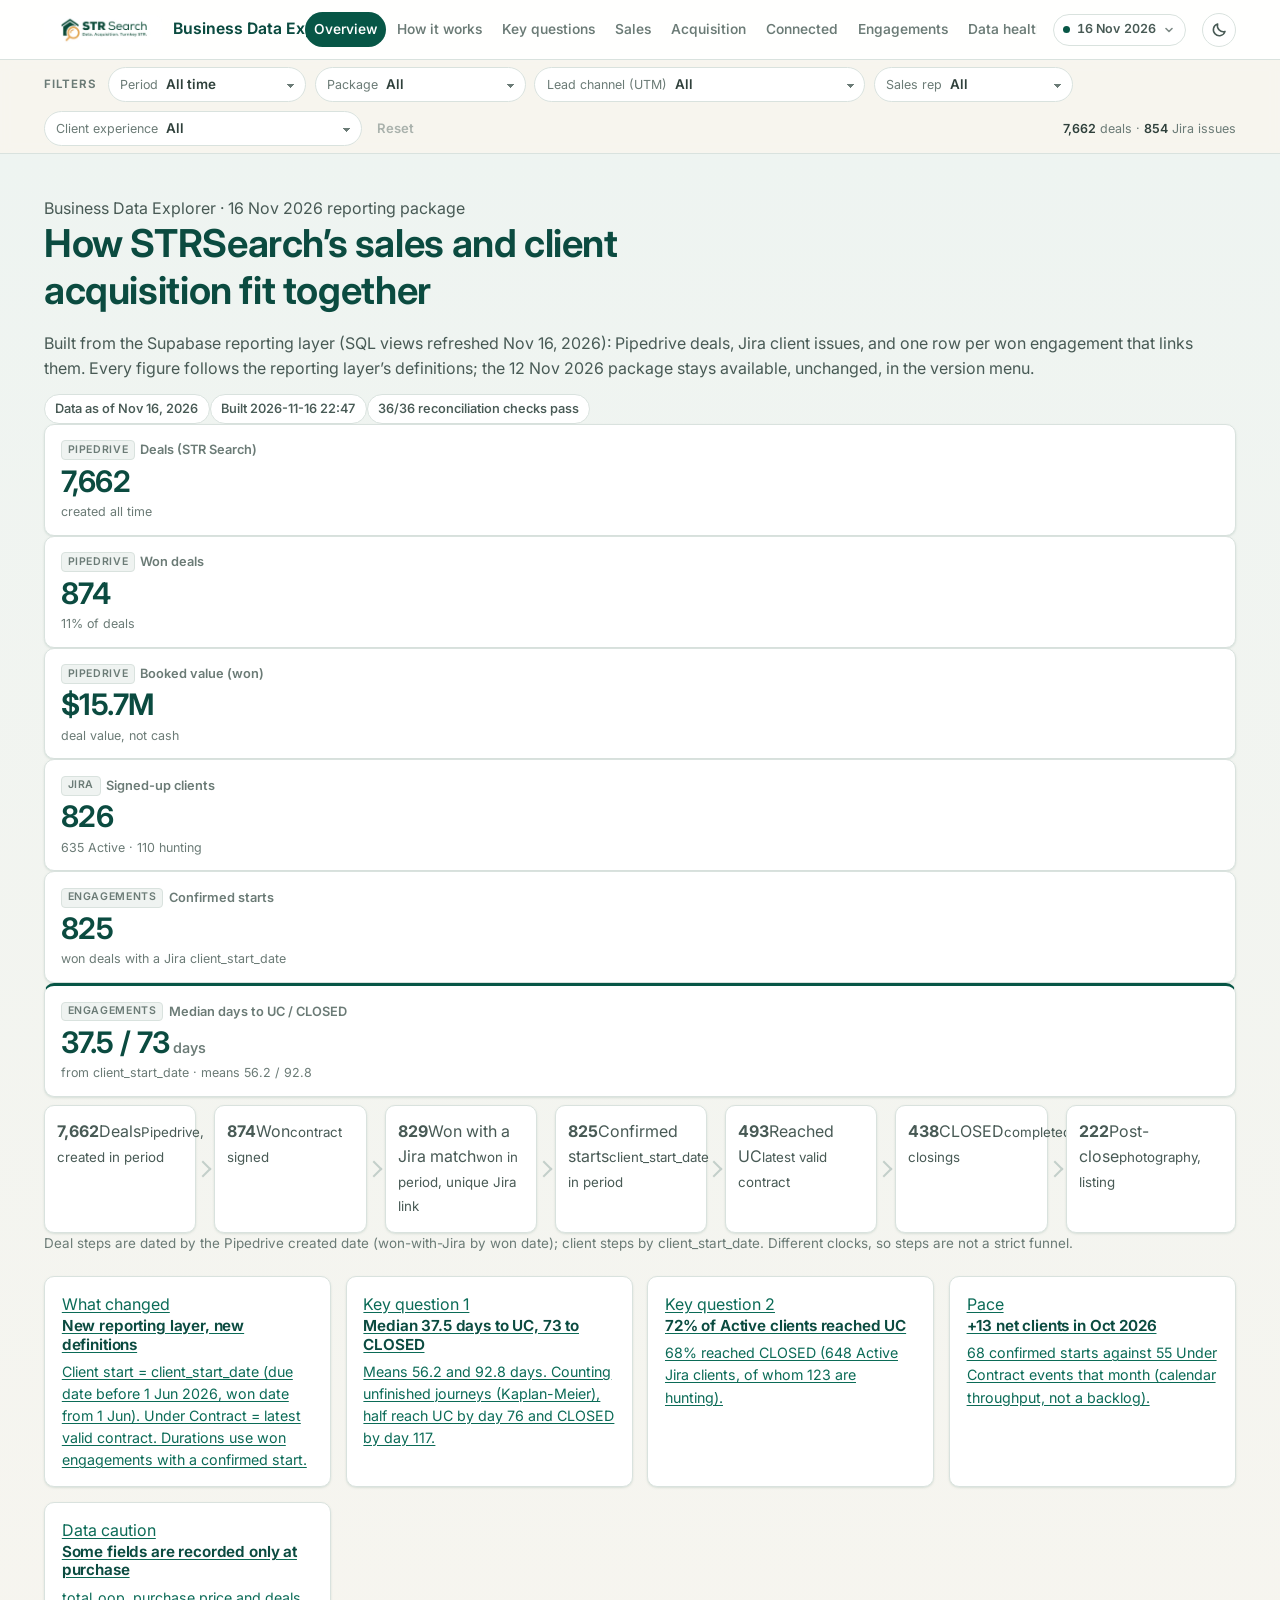
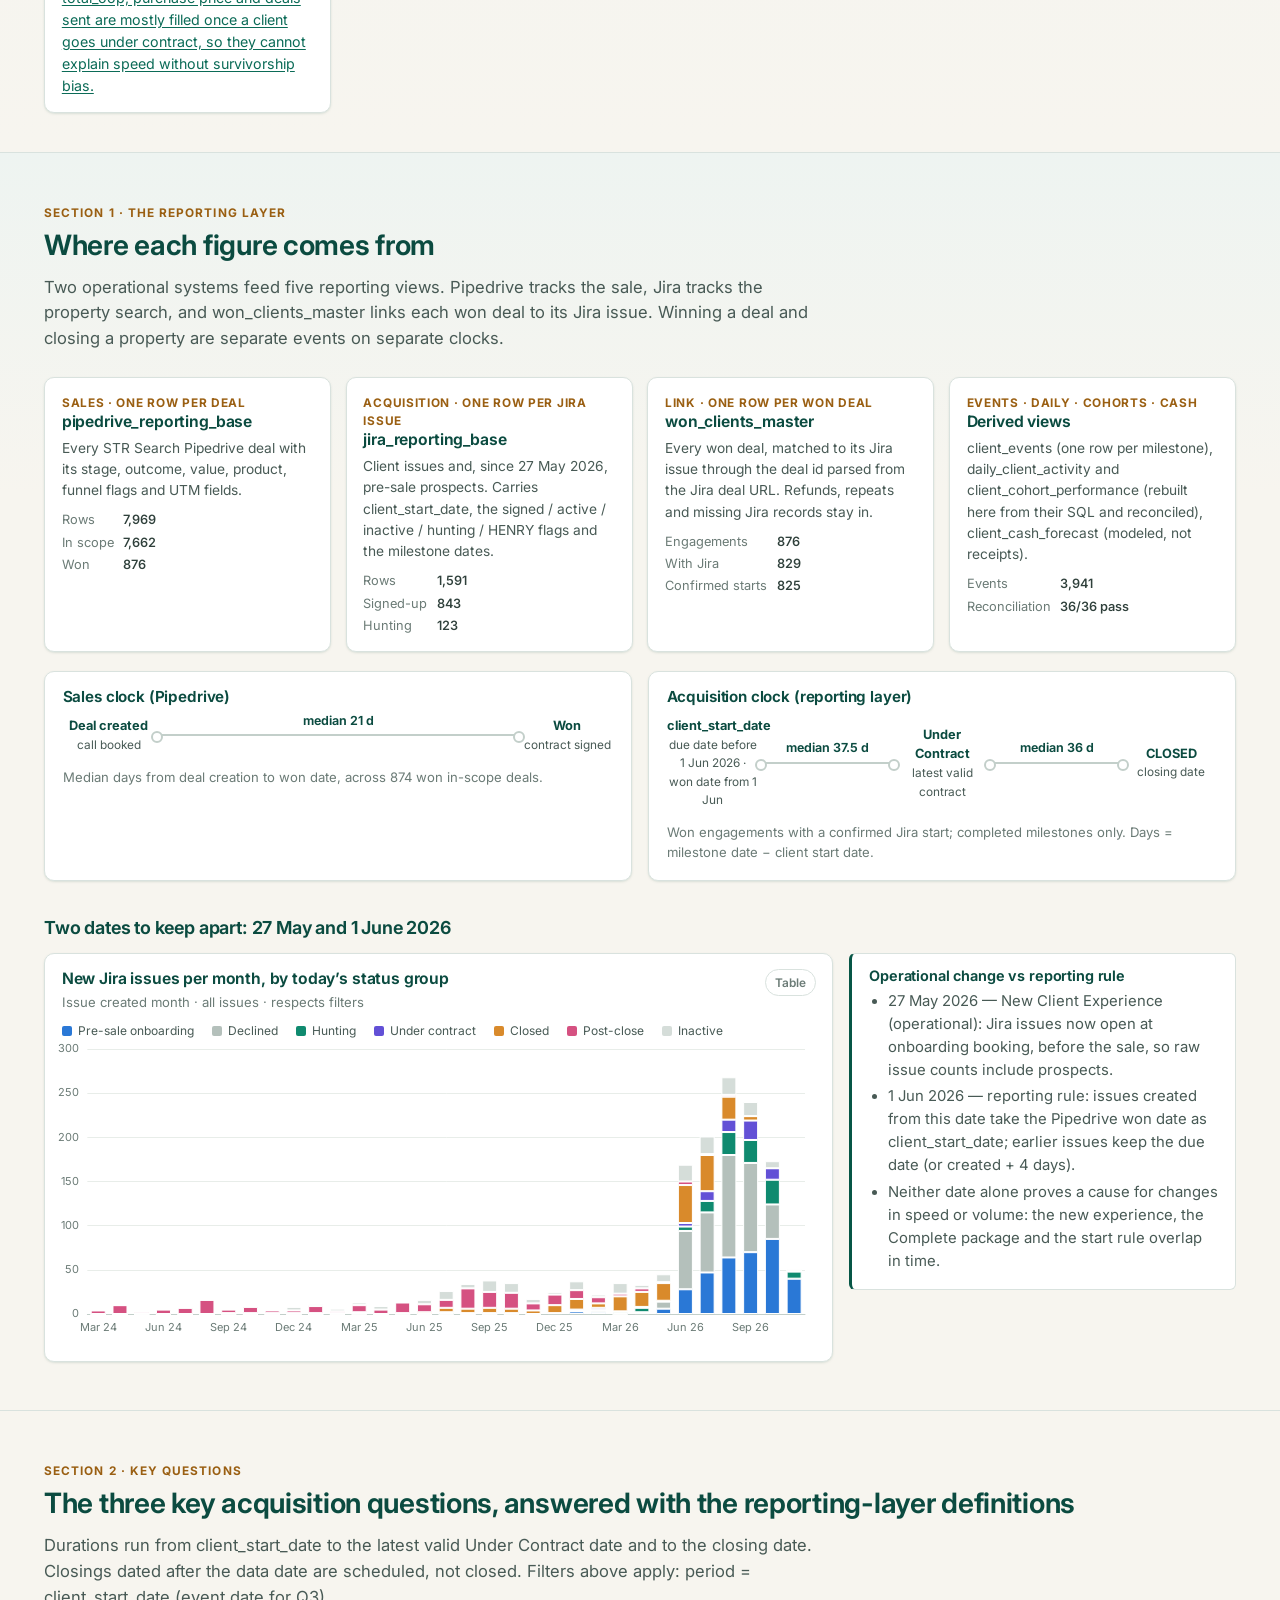
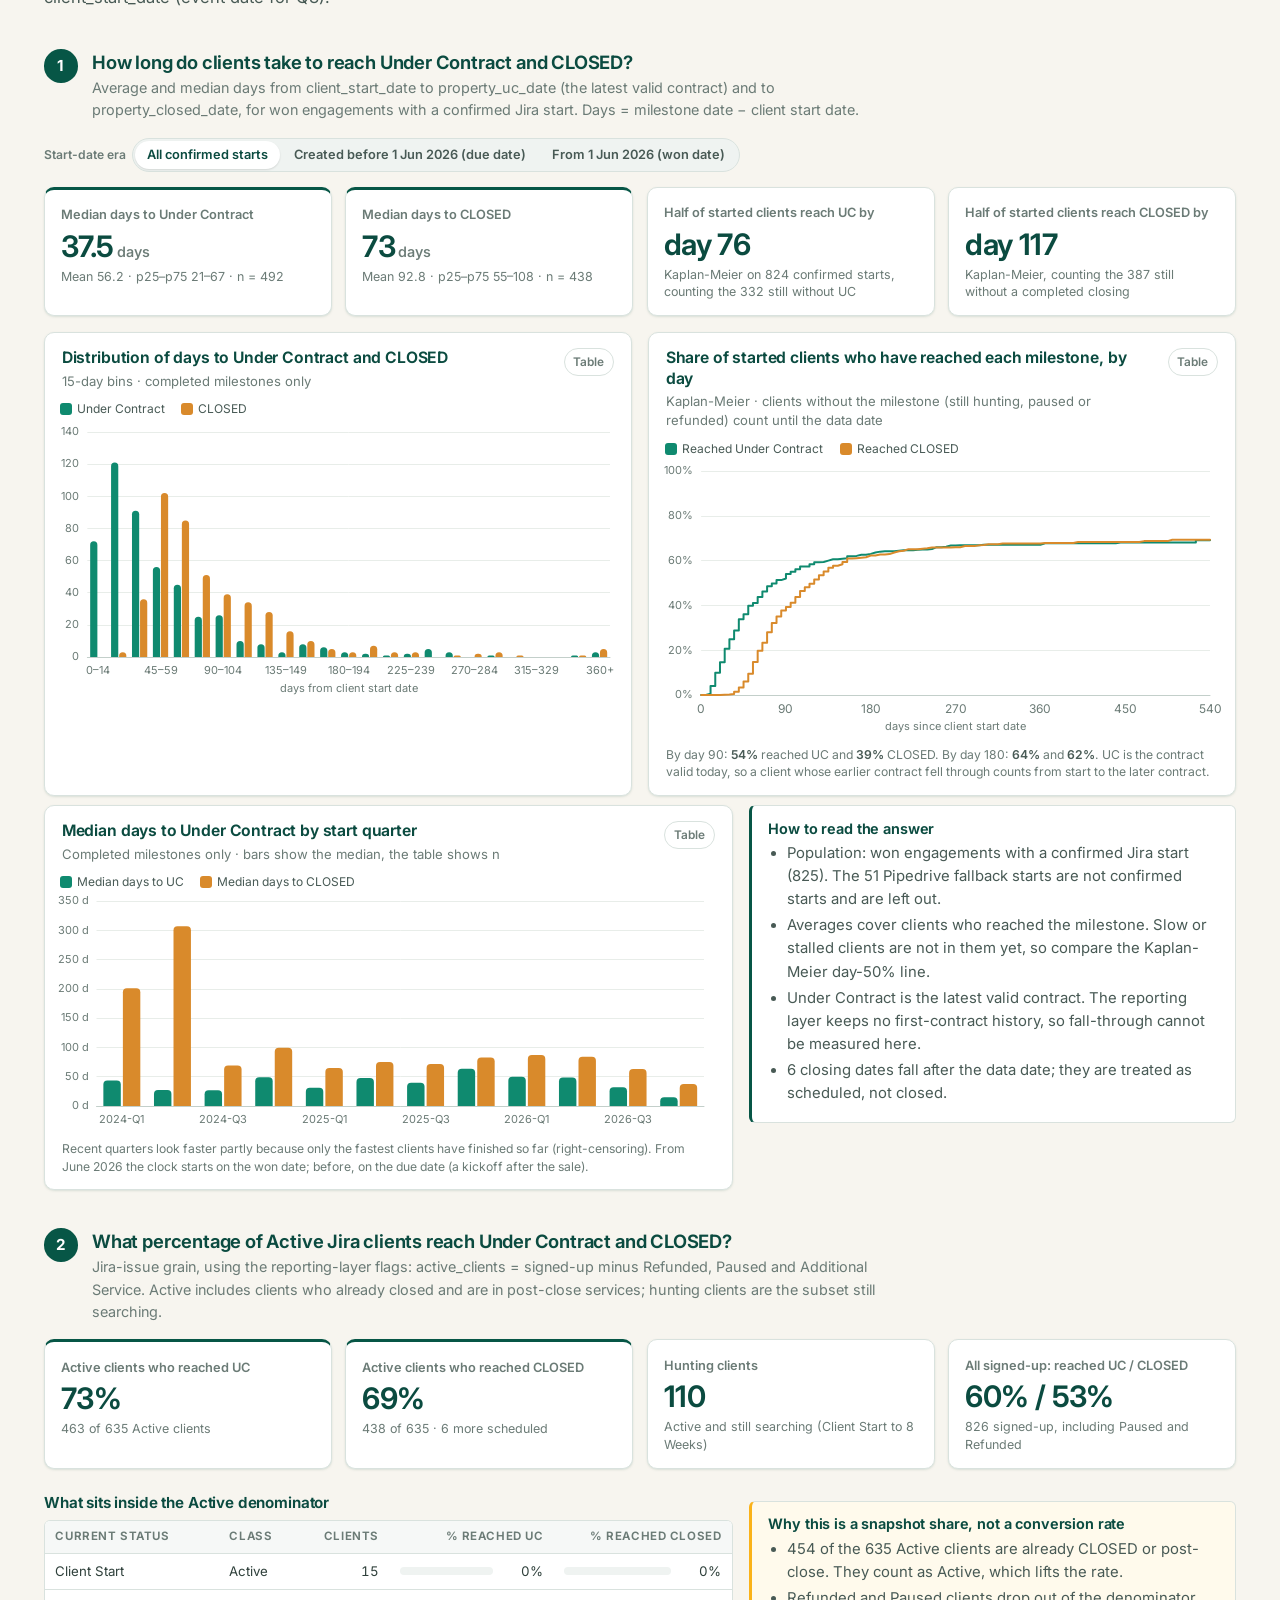
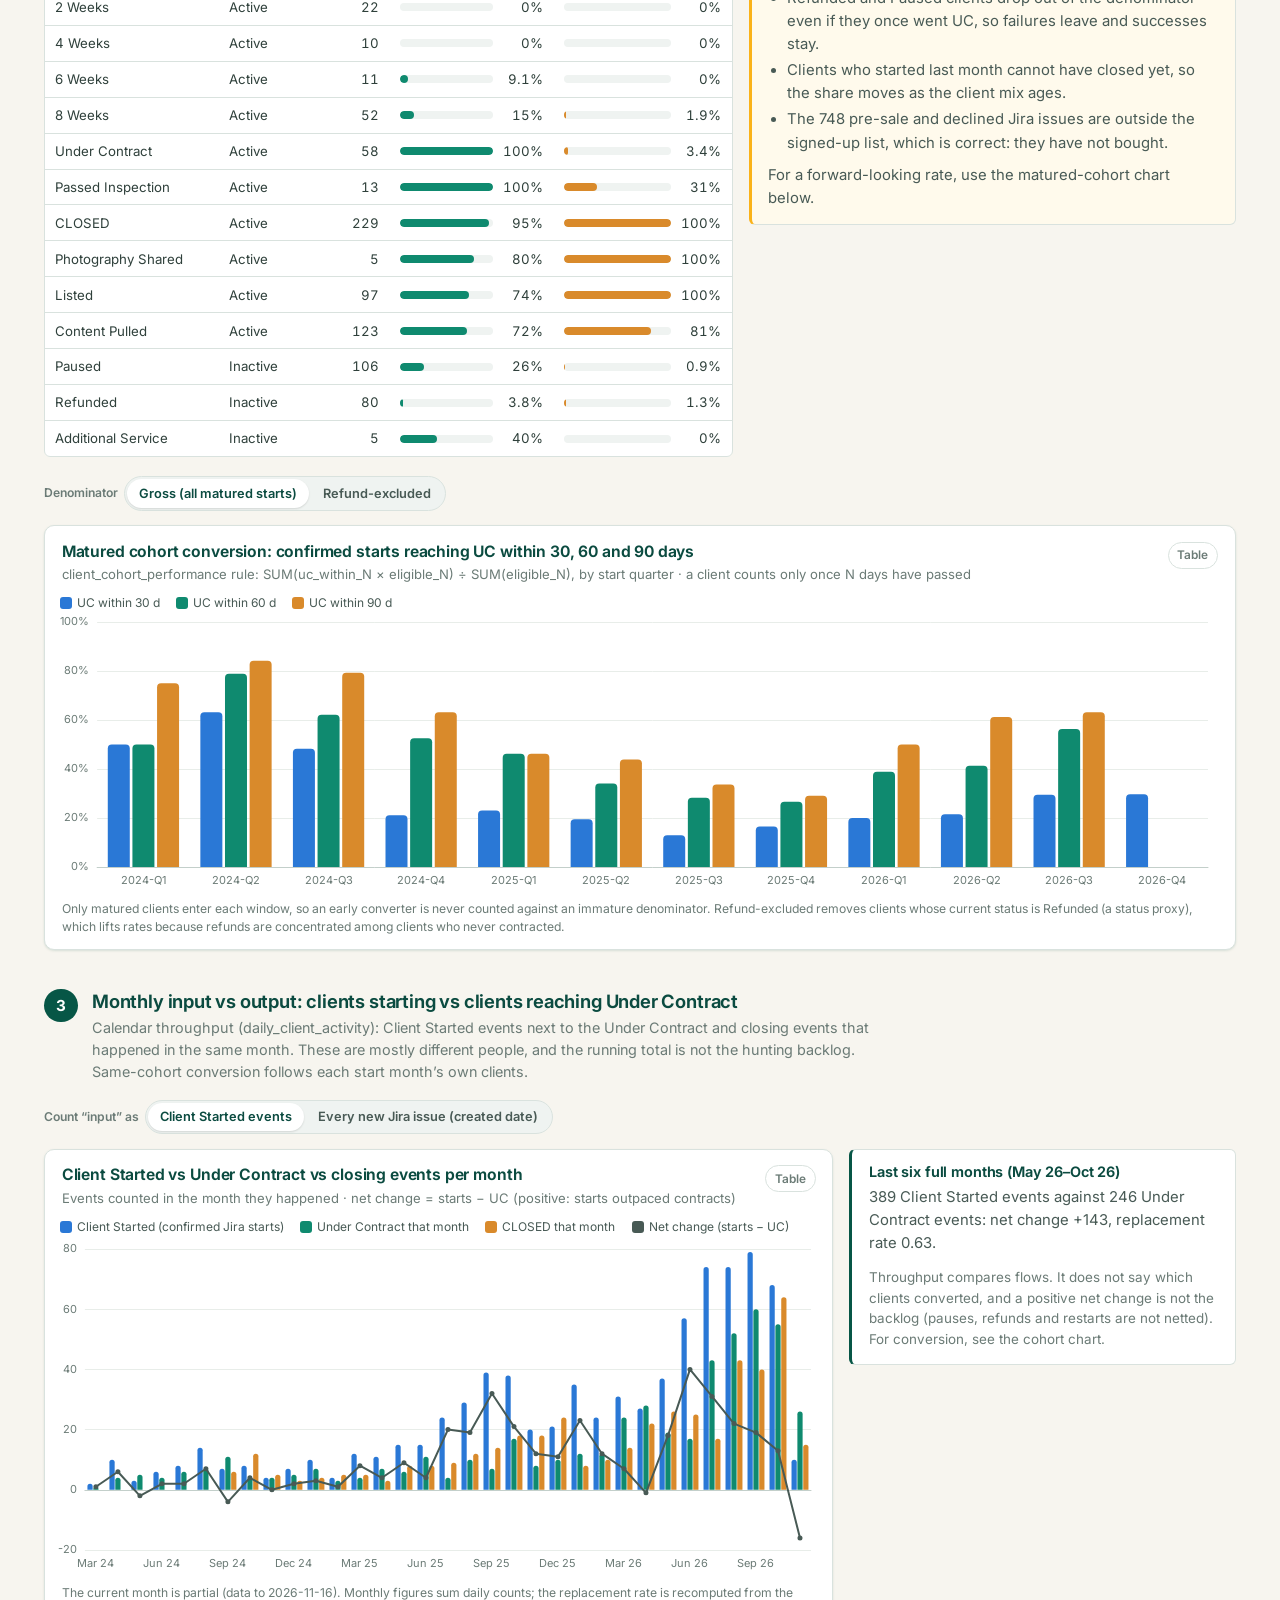
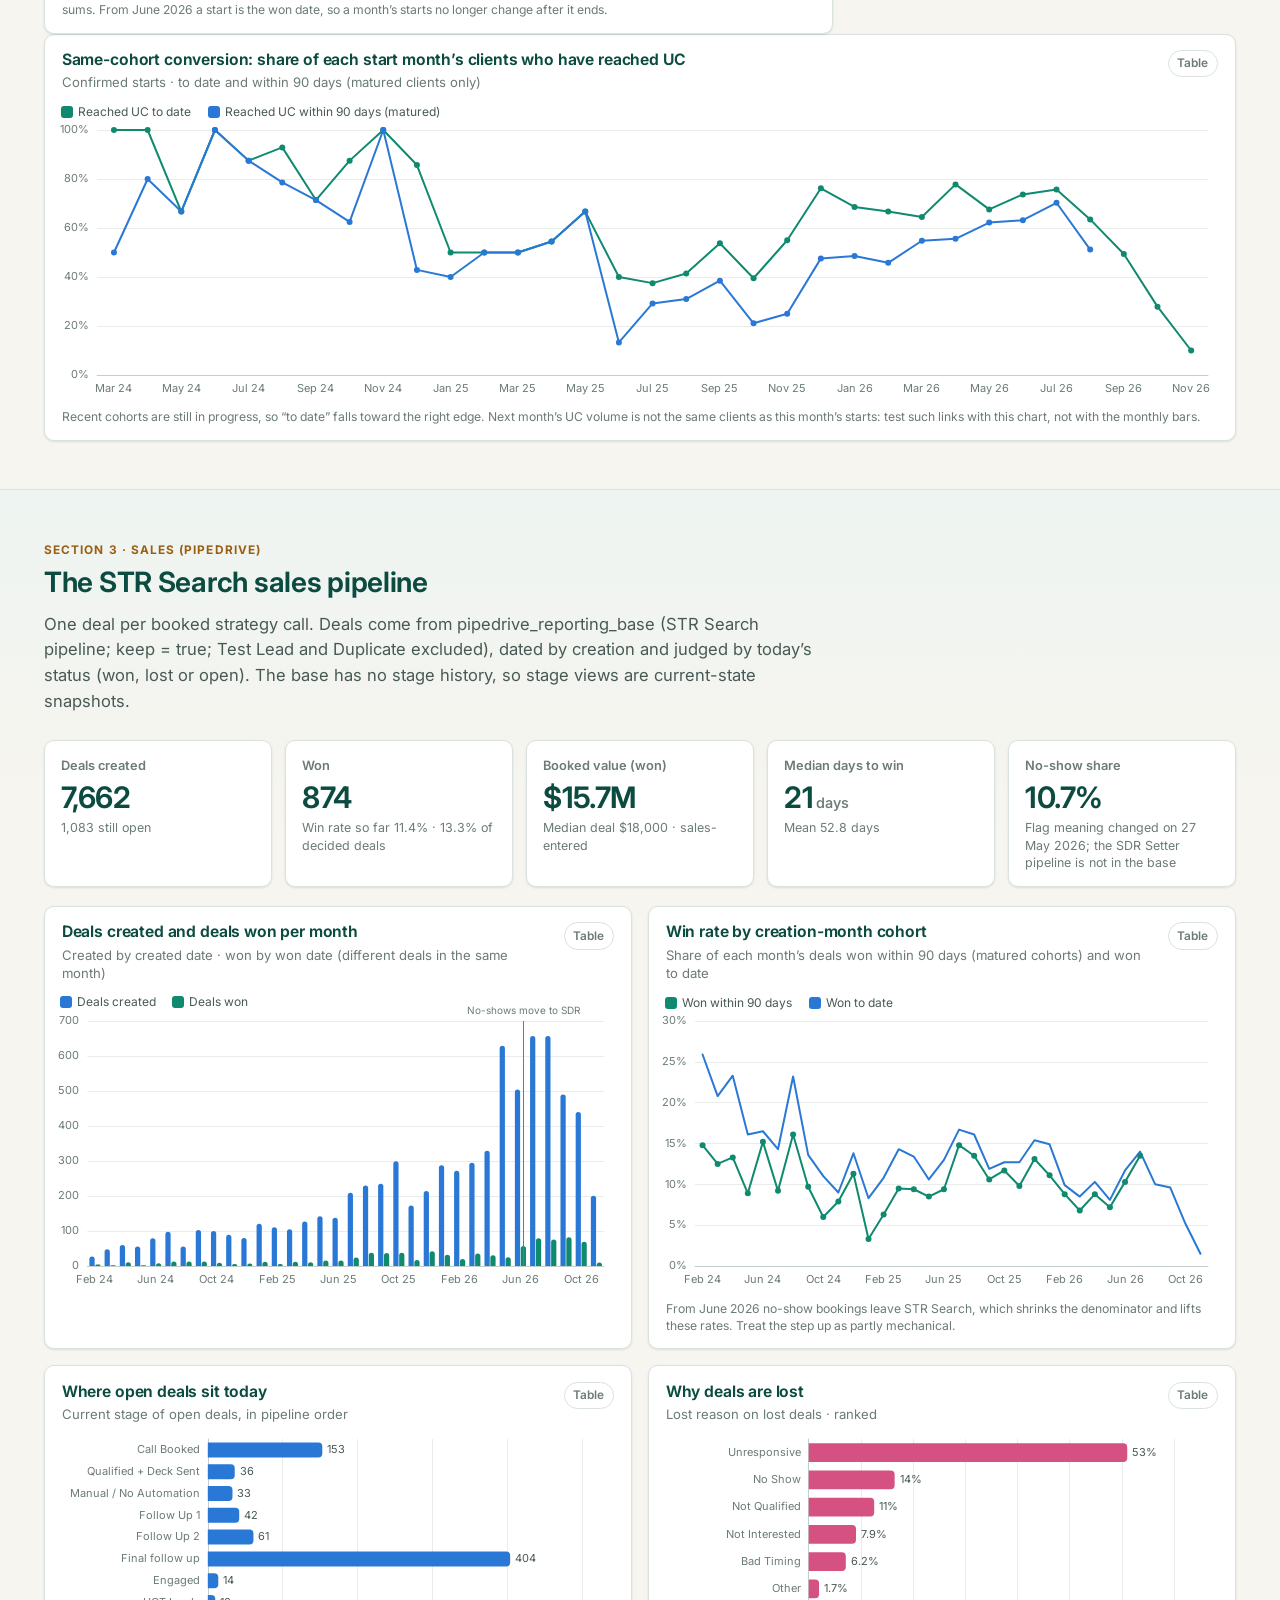
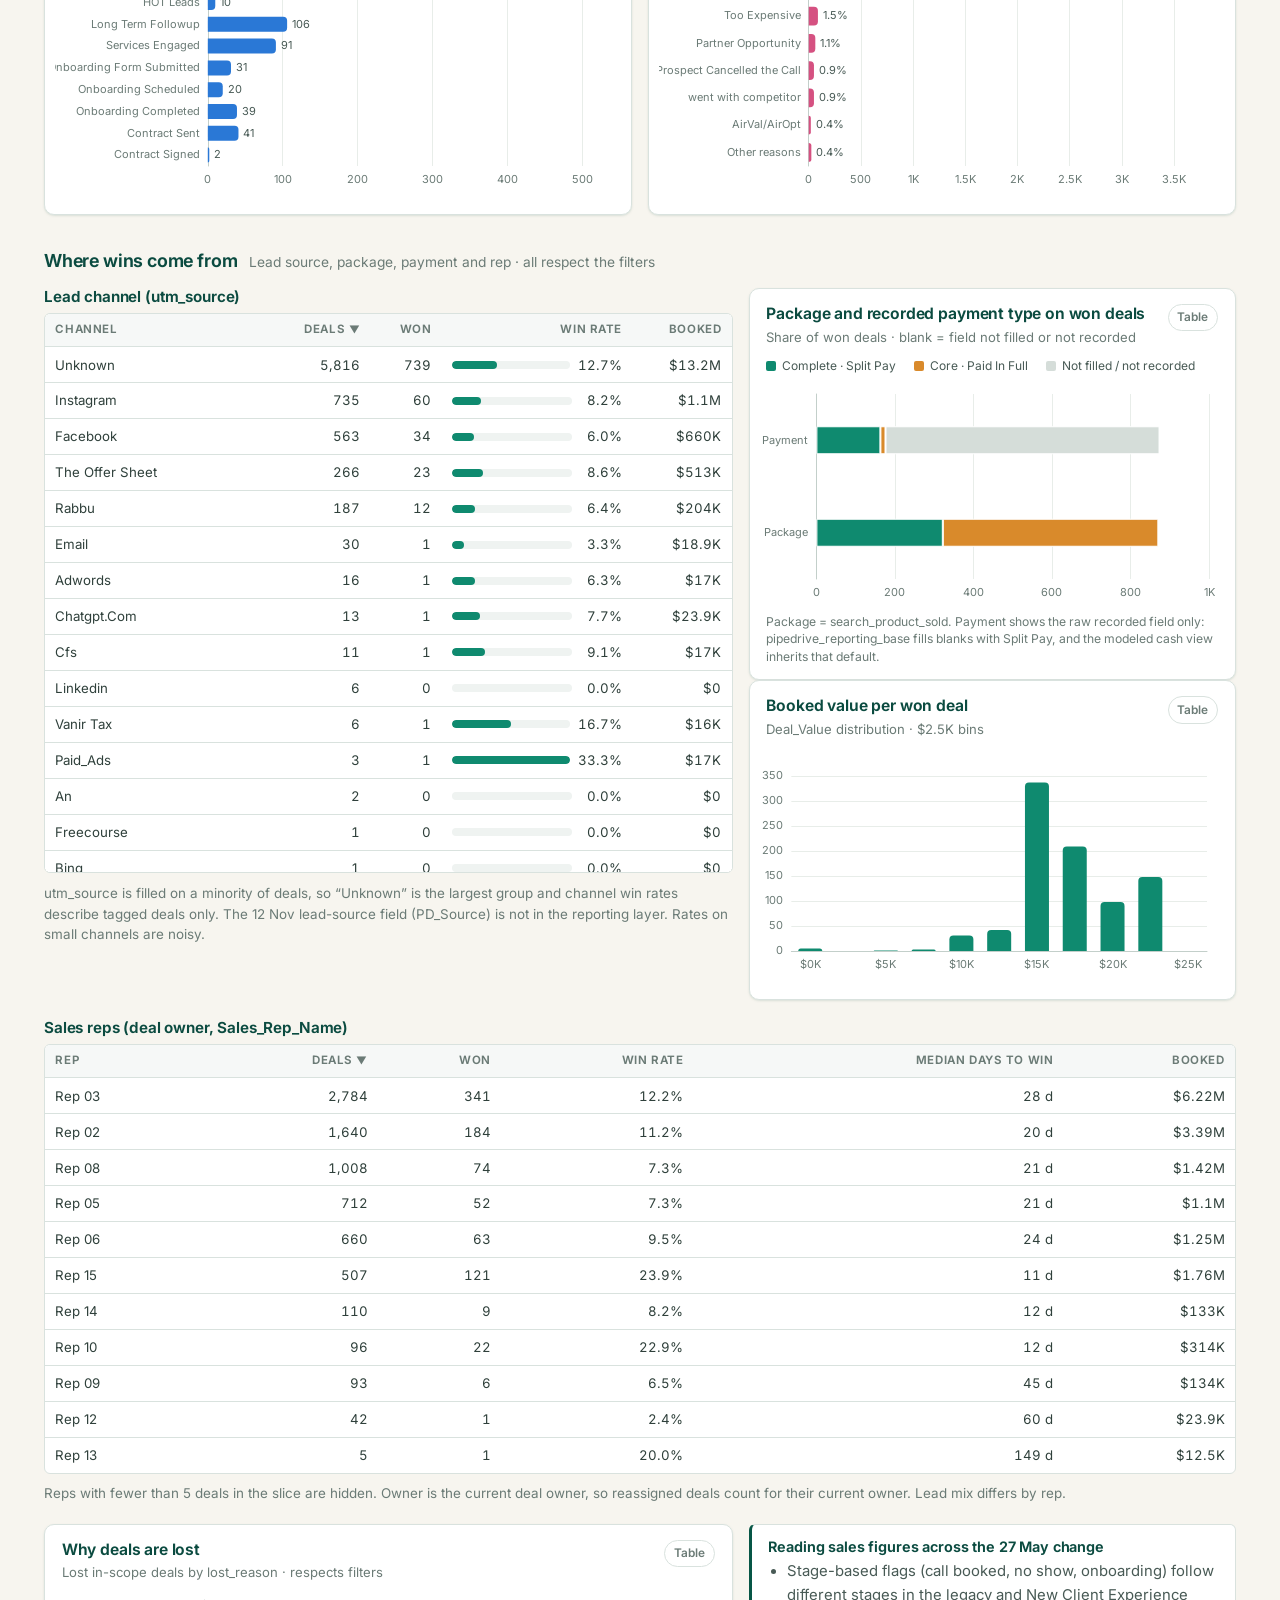
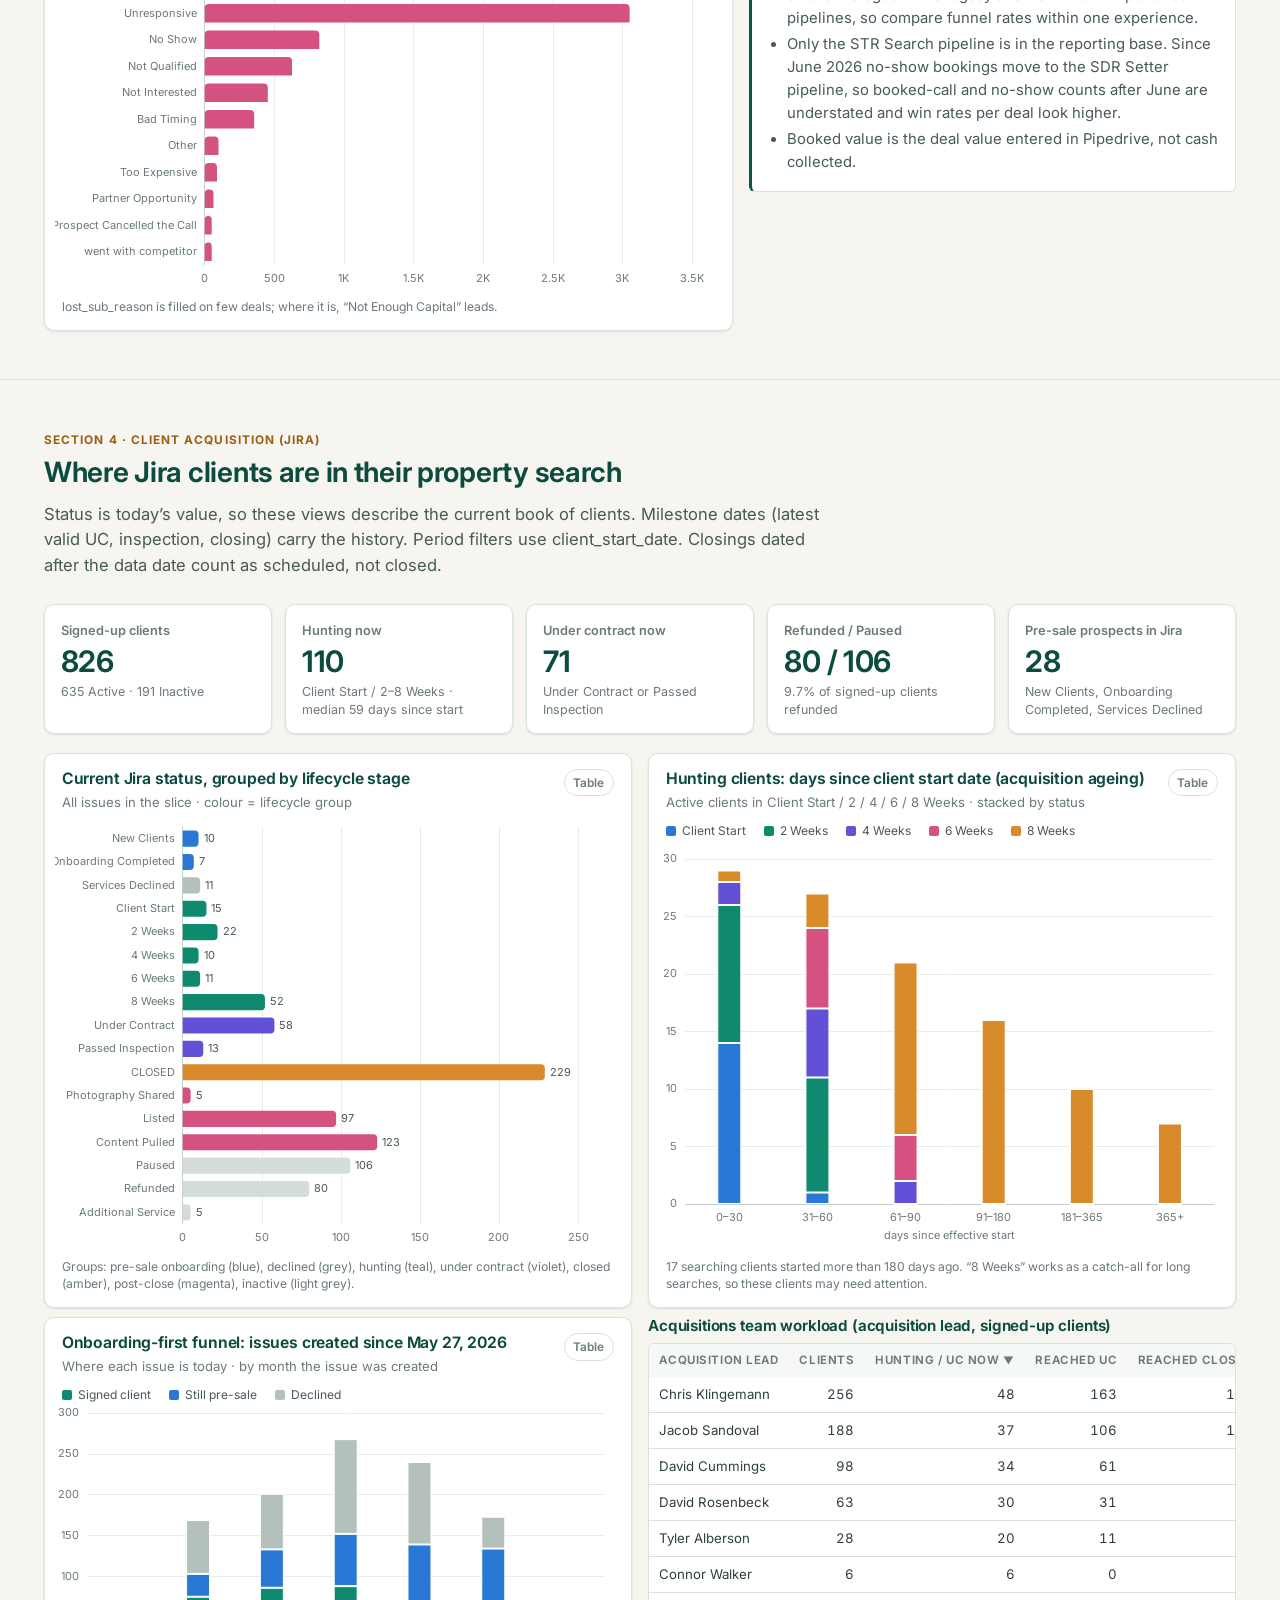
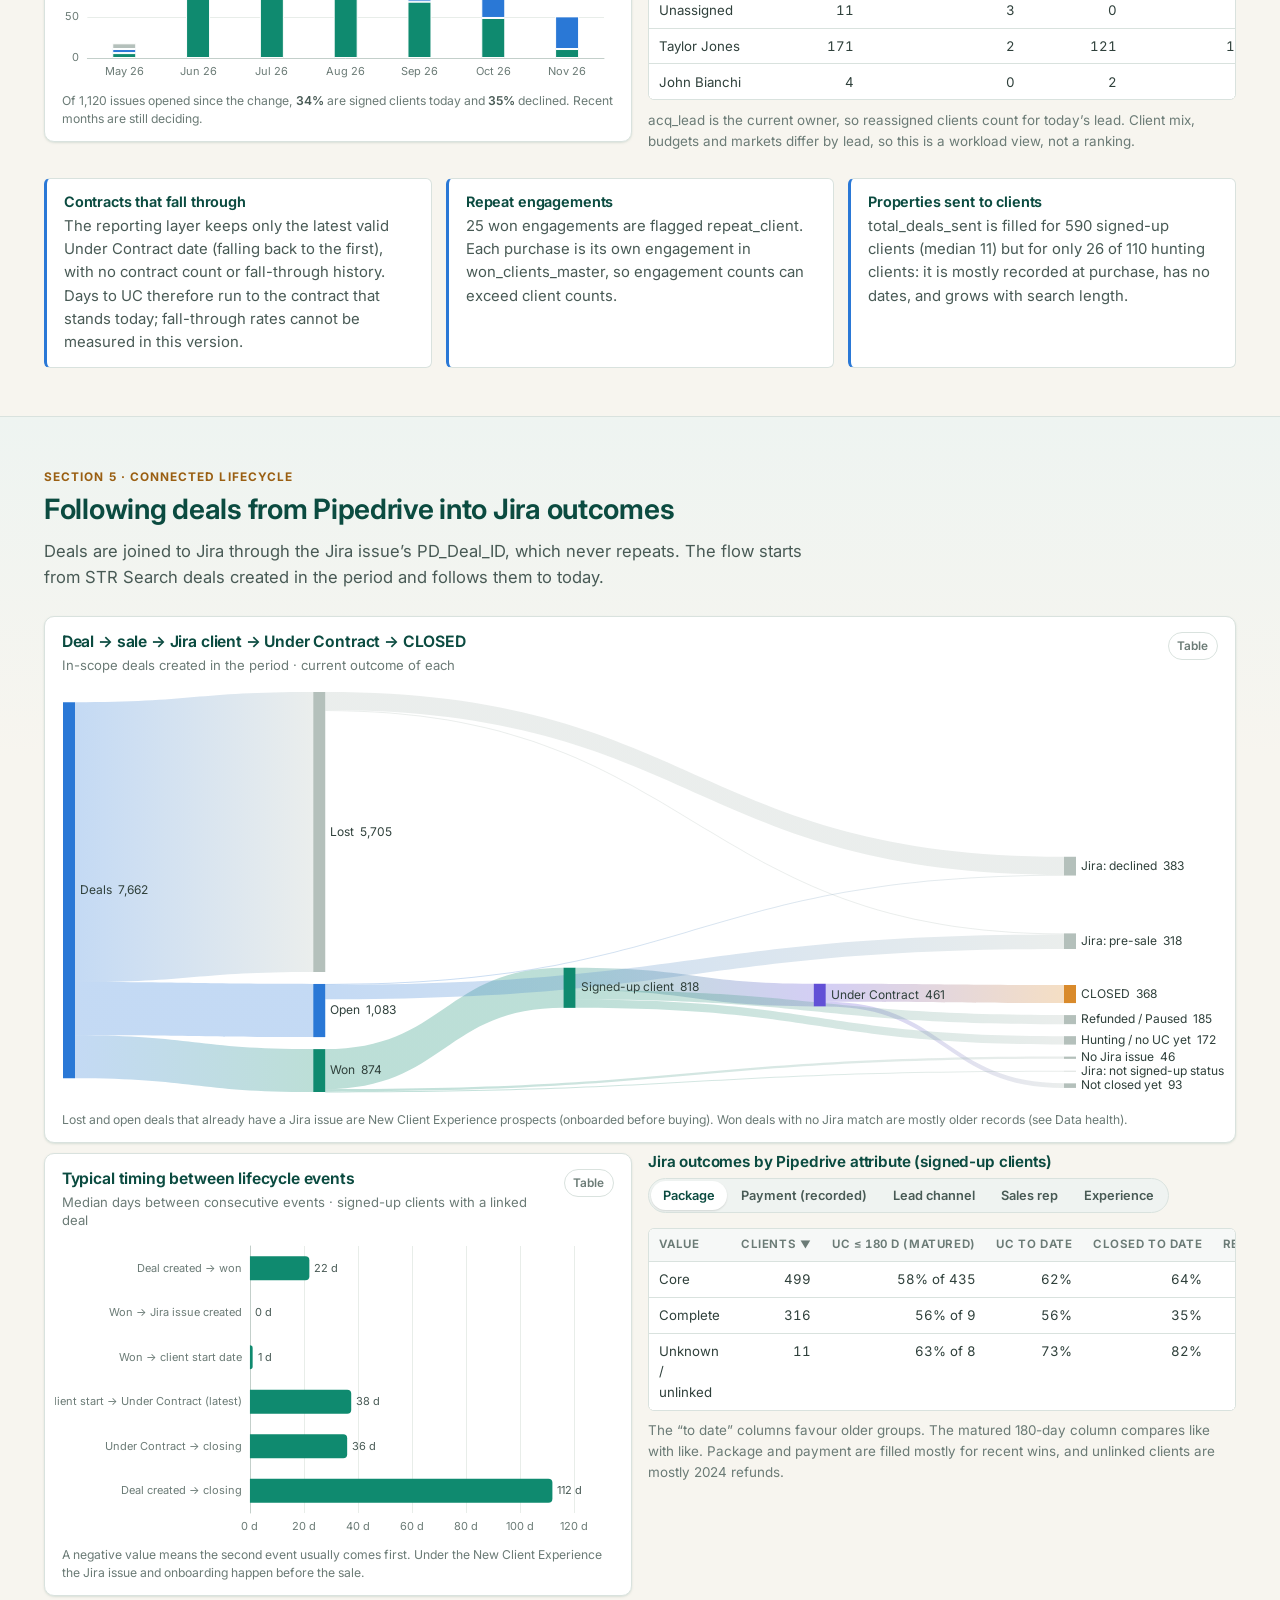
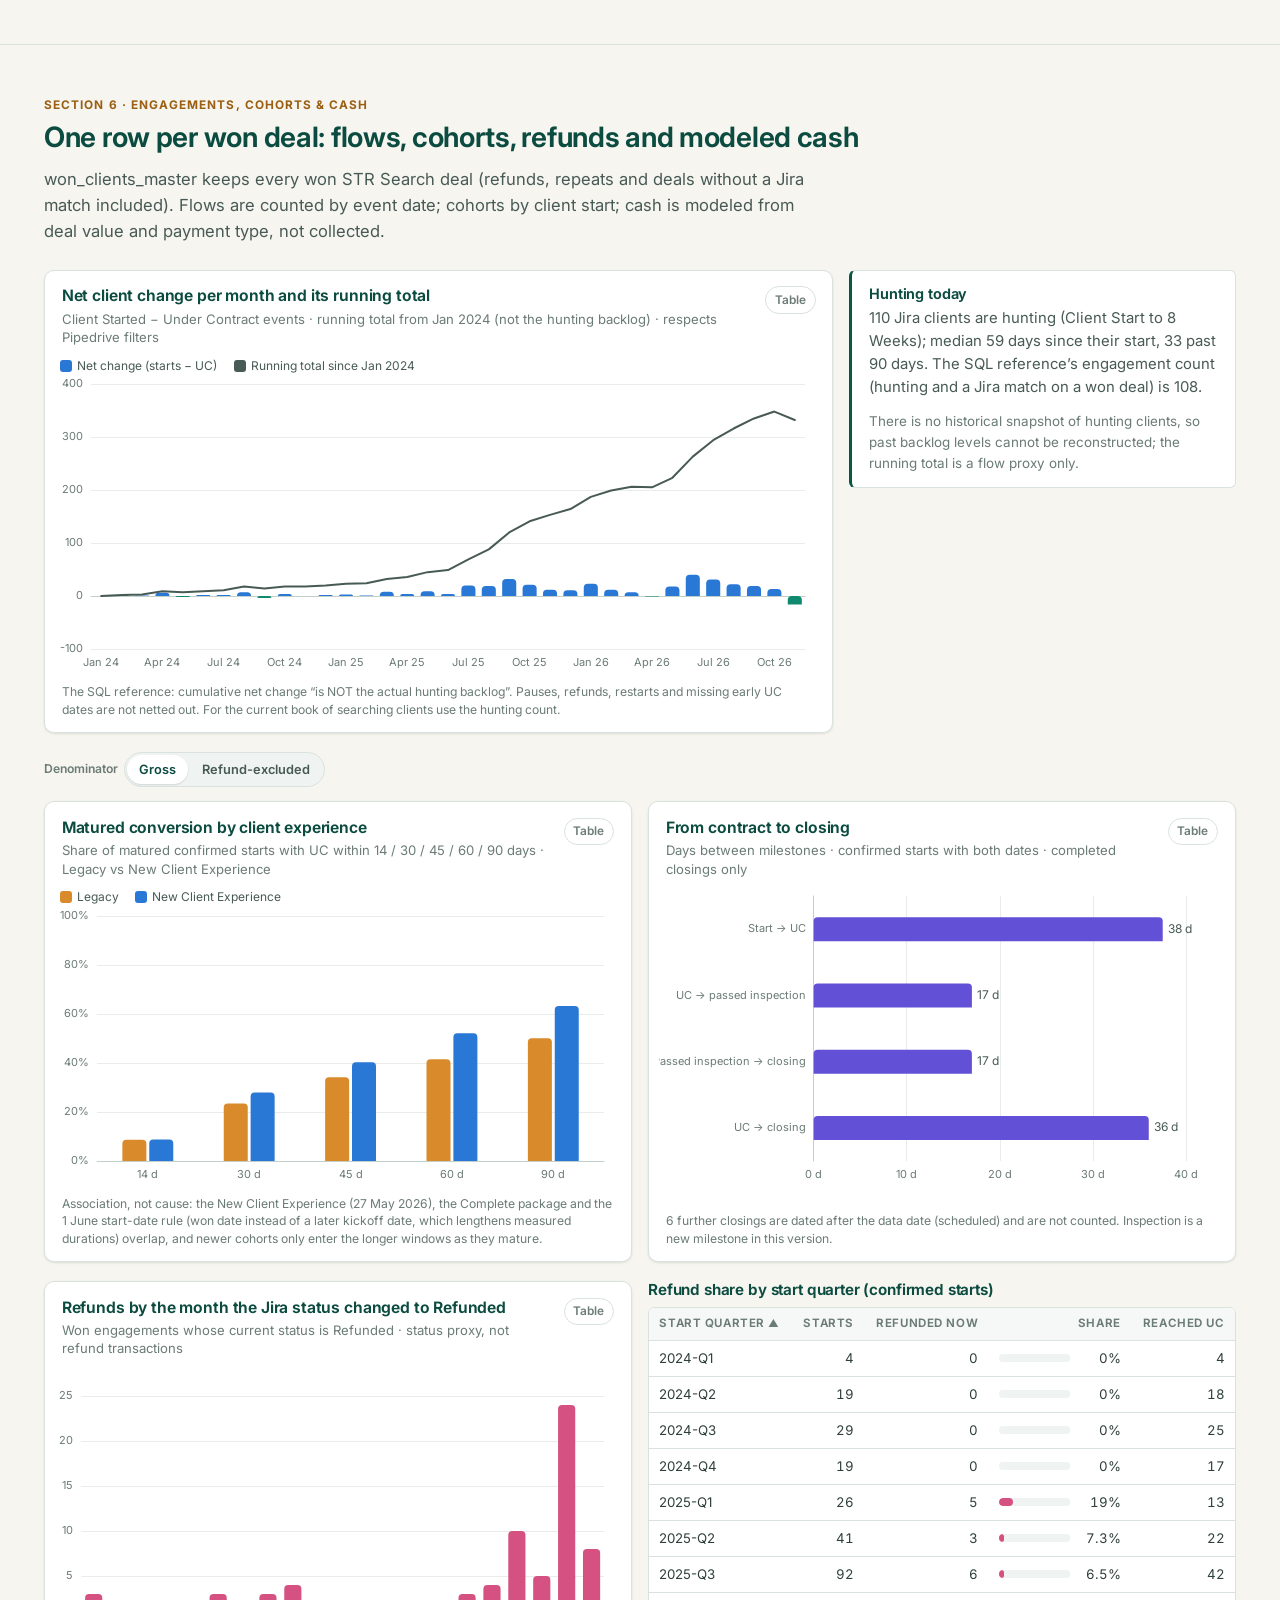
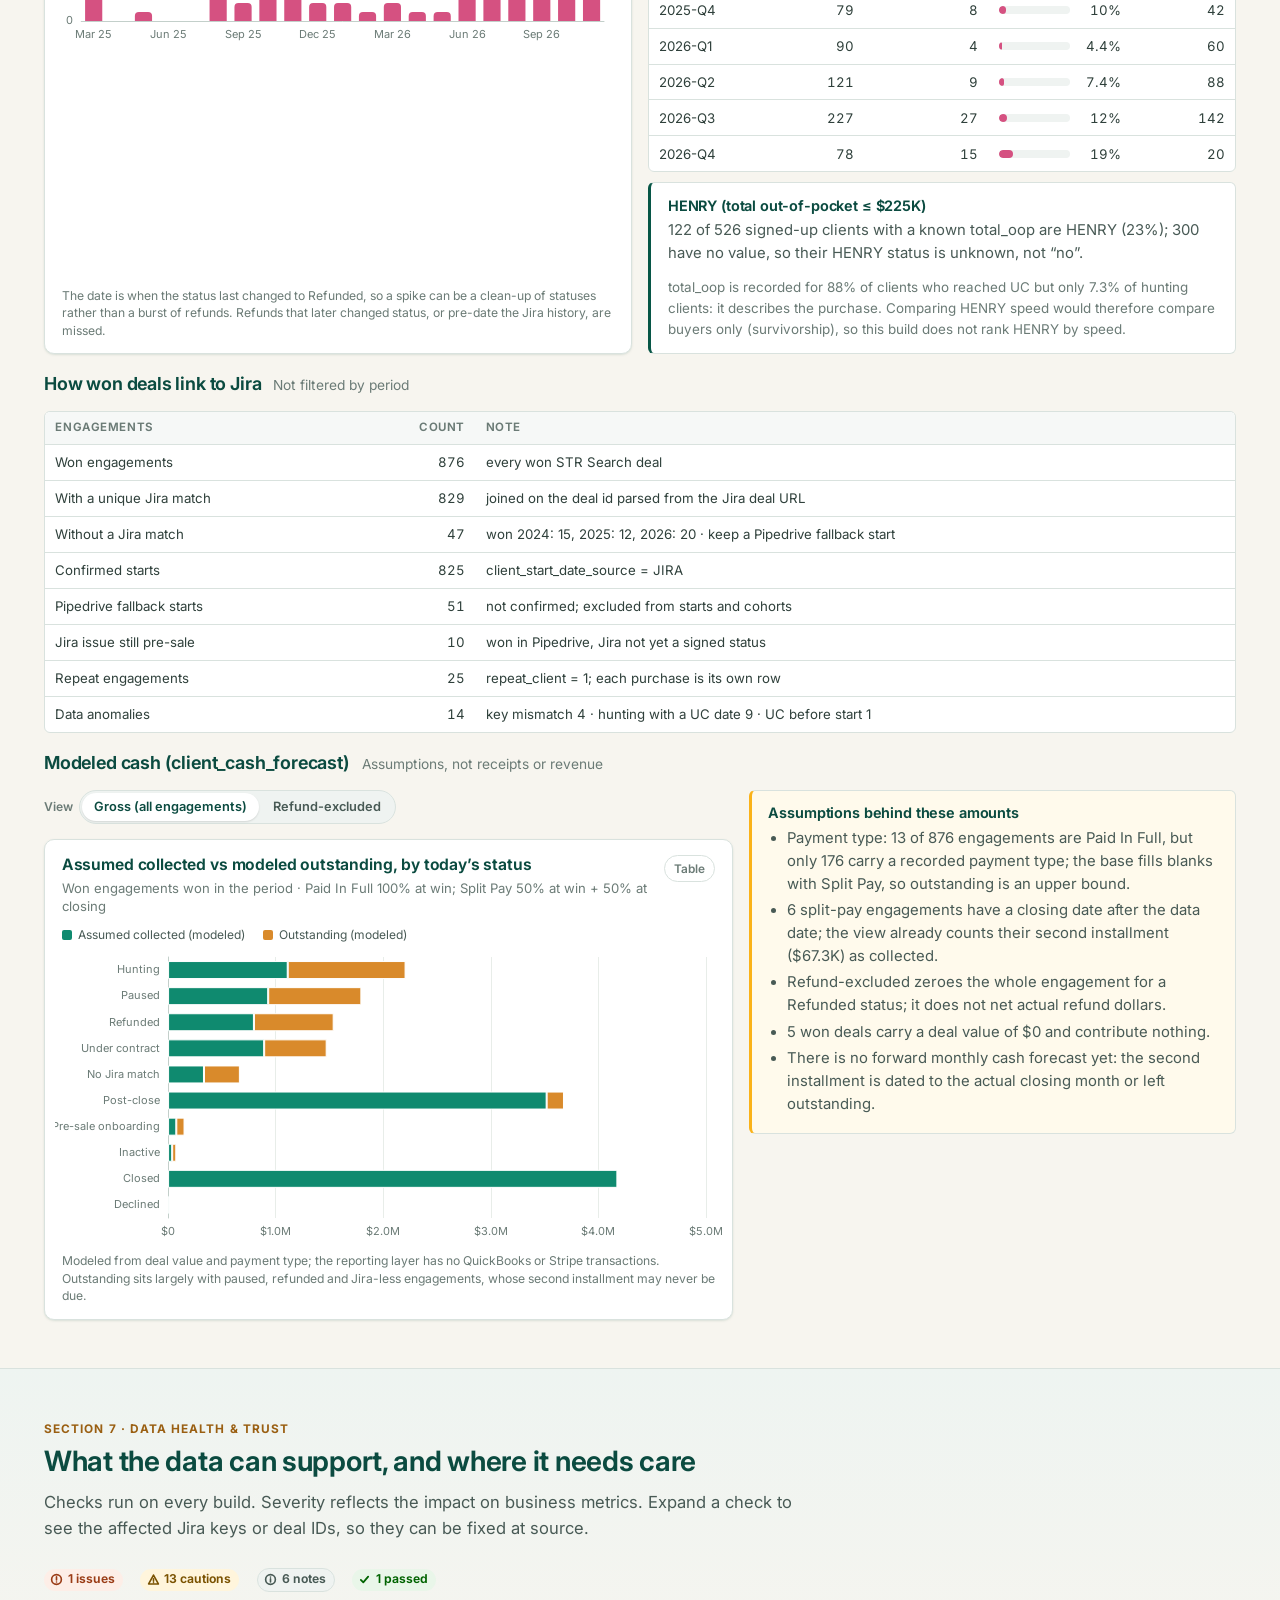
==== docs/2026-11-16/index.html @ 6f4c5b57 "Two reporting versions: 16 Nov 2026 (default) and the frozen 12 Nov 2026 archive - 12 Nov 2026 site " ====
<!doctype html>
<html lang="en" data-version="2026-11-16">
<head>
  <meta charset="utf-8">
  <meta name="viewport" content="width=device-width, initial-scale=1">
  <title>STRSearch Business Data Explorer</title>
  <meta name="description" content="16 Nov 2026 reporting package: how STRSearch's sales (Pipedrive) and client acquisition (Jira) data fit together, built from the Supabase reporting layer.">
  <meta name="robots" content="noindex, nofollow">
  <link rel="icon" href="assets/img/strsearch-logo.webp">
  <link rel="preconnect" href="https://fonts.googleapis.com">
  <link rel="preconnect" href="https://fonts.gstatic.com" crossorigin>
  <link rel="stylesheet" href="https://fonts.googleapis.com/css2?family=Inter:wght@400;500;600;700&display=swap">
  <link rel="stylesheet" href="assets/css/styles.css">
  <link rel="stylesheet" href="../version-switcher.css">
  <script>
    try { var t = localStorage.getItem('sx-theme'); if (t) document.documentElement.setAttribute('data-theme', t); } catch (e) {}
  </script>
</head>
<body>
  <a class="visually-hidden" href="#main">Skip to content</a>

  <header class="site-header">
    <div class="container">
      <a class="brand" href="#overview" aria-label="STRSearch Business Data Explorer: back to top">
        <img src="assets/img/strsearch-logo.webp" alt="STR Search" width="104" height="30">
        <span class="brand-title">Business Data Explorer <span>· Pipedrive + Jira</span></span>
      </a>
      <nav class="site-nav" aria-label="Sections">
        <a href="#overview">Overview</a>
        <a href="#how">How it works</a>
        <a href="#questions">Key questions</a>
        <a href="#sales">Sales</a>
        <a href="#acquisition">Acquisition</a>
        <a href="#lifecycle">Connected</a>
        <a href="#reporting">Engagements</a>
        <a href="#health">Data health</a>
        <a href="#explorer">Explorer</a>
        <a href="#definitions">Definitions</a>
      </nav>
      <button class="icon-btn nav-menu-btn" id="navMenuBtn" type="button" aria-label="Open section menu" aria-expanded="false">
        <svg viewBox="0 0 20 20" fill="none" stroke="currentColor" stroke-width="2" stroke-linecap="round"><path d="M3 6h14M3 10h14M3 14h14"/></svg>
      </button>
      <span data-version-slot></span>
      <button class="icon-btn" id="themeBtn" type="button" aria-label="Toggle dark mode" title="Toggle light / dark">
        <svg viewBox="0 0 20 20" fill="none" stroke="currentColor" stroke-width="1.8" stroke-linecap="round" stroke-linejoin="round"><path d="M16.5 12.2A7 7 0 017.8 3.5a7 7 0 108.7 8.7z"/></svg>
      </button>
    </div>
  </header>
  <nav class="mobile-nav" id="mobileNav" aria-label="Sections (mobile)"></nav>

  <div class="filter-bar" id="filterBar" role="region" aria-label="Filters"></div>

  <main id="main">
    <section class="hero" id="overview" aria-labelledby="overview-title">
      <div class="container" id="overview-root"><div class="loading">Loading data…</div></div>
    </section>
    <section class="section" id="how" aria-labelledby="how-title"><div class="container" id="how-root"></div></section>
    <section class="section" id="questions" aria-labelledby="questions-title"><div class="container" id="questions-root"></div></section>
    <section class="section" id="sales" aria-labelledby="sales-title"><div class="container" id="sales-root"></div></section>
    <section class="section" id="acquisition" aria-labelledby="acquisition-title"><div class="container" id="acquisition-root"></div></section>
    <section class="section" id="lifecycle" aria-labelledby="lifecycle-title"><div class="container" id="lifecycle-root"></div></section>
    <section class="section" id="reporting" aria-labelledby="reporting-title"><div class="container" id="reporting-root"></div></section>
    <section class="section" id="health" aria-labelledby="health-title"><div class="container" id="health-root"></div></section>
    <section class="section" id="explorer" aria-labelledby="explorer-title"><div class="container" id="explorer-root"></div></section>
    <section class="section" id="definitions" aria-labelledby="definitions-title"><div class="container" id="definitions-root"></div></section>
  </main>

  <footer class="site-footer">
    <div class="container" id="footer-root"></div>
  </footer>

  <script src="assets/vendor/echarts-5.5.0.min.js"></script>
  <script src="data/explorer-data.js"></script>
  <script src="assets/js/core.js"></script>
  <script src="assets/js/charts.js"></script>
  <script src="assets/js/filters.js"></script>
  <script src="assets/js/sections/narrative.js"></script>
  <script src="assets/js/sections/questions.js"></script>
  <script src="assets/js/sections/sales.js"></script>
  <script src="assets/js/sections/acquisition.js"></script>
  <script src="assets/js/sections/reporting.js"></script>
  <script src="assets/js/sections/health.js"></script>
  <script src="assets/js/app.js"></script>
  <script src="../versions.js"></script>
  <script src="../version-switcher.js"></script>
</body>
</html>
---- docs/2026-11-16/assets/css/styles.css ----
/* ==========================================================================
   STRSearch Business Data Explorer: design system
   Brand chrome follows the STR Search site family (green / gold / cream).
   Chart series colours are validated categorical palettes (dataviz skill
   validator: lightness band, chroma floor, CVD + normal-vision separation),
   one set per mode, each checked against its own card surface.
   ========================================================================== */

:root {
  color-scheme: light;
  /* Brand */
  --brand-green: #075646;
  --brand-green-dark: #043f35;
  --brand-gold: #ecaa4a;
  --brand-gold-dark: #d99132;

  /* Surfaces & ink */
  --bg: #f7f5ef;
  --bg-tint: #eef4f1;
  --surface: #ffffff;
  --surface-2: #f6f8f7;
  --surface-sunken: #eff3f1;
  --ink-strong: #0b4b40;
  --ink: #2f403b;
  --ink-2: #485a55;
  --ink-muted: #6b7b76;
  --kicker: #9a5f12;
  --border: #d9e2de;
  --border-strong: #c3cfca;
  --link: #0b6b57;
  --accent: #075646;
  --accent-ink: #ffffff;
  --focus: #2a78d6;
  --shadow: 0 1px 3px rgba(7, 86, 70, 0.08), 0 1px 2px rgba(7, 86, 70, 0.06);
  --shadow-pop: 0 10px 30px rgba(7, 40, 33, 0.16);

  /* Chart chrome */
  --chart-grid: #e8ede9;
  --chart-axis: #c3cfca;
  --chart-label: #6b7b76;
  --chart-deemph: #b4c0bb;
  --chart-deemph-2: #d5ddd9;

  /* Validated categorical series: light (surface #ffffff) */
  --series-1: #0f8a6f;   /* teal-green */
  --series-2: #d98a2b;   /* amber */
  --series-3: #2a78d6;   /* blue */
  --series-4: #d55181;   /* magenta */
  --series-5: #6250d6;   /* violet */

  /* Sequential (one hue, light -> dark) */
  --seq-0: #f1f7f4;
  --seq-1: #d3ebe2;
  --seq-2: #a7d8c6;
  --seq-3: #6fbea3;
  --seq-4: #34a07f;
  --seq-5: #0f8a6f;
  --seq-6: #0a6b56;
  --seq-7: #064a3c;

  /* Status (fixed meaning; always shipped with icon + label) */
  --status-good: #0ca30c;
  --status-warning: #fab219;
  --status-serious: #ec835a;
  --status-critical: #d03b3b;
  --status-good-ink: #006300;
  --status-warning-ink: #7a5200;
  --status-serious-ink: #9a3c16;
  --status-critical-ink: #a32424;
  --status-good-bg: #e9f6e9;
  --status-warning-bg: #fff5dc;
  --status-serious-bg: #fdeee7;
  --status-critical-bg: #fbe9e9;

  --radius: 10px;
  --radius-sm: 6px;
  --max-width: 1240px;
  --header-h: 60px;
  --filter-h: 58px;
  font-size: 16px;
}

@media (prefers-color-scheme: dark) {
  :root:where(:not([data-theme="light"])) {
    color-scheme: dark;
    --bg: #0f1513;
    --bg-tint: #121b18;
    --surface: #17201d;
    --surface-2: #1b2622;
    --surface-sunken: #131b18;
    --ink-strong: #e3efe9;
    --ink: #cfdcd6;
    --ink-2: #b4c3bd;
    --ink-muted: #8a9a94;
    --kicker: #e3a64f;
    --border: #2a3632;
    --border-strong: #3a4743;
    --link: #5cc7a6;
    --accent: #1b9a7c;
    --accent-ink: #06130f;
    --focus: #5596ea;
    --shadow: 0 1px 2px rgba(0, 0, 0, 0.4);
    --shadow-pop: 0 10px 30px rgba(0, 0, 0, 0.5);
    --chart-grid: #24302c;
    --chart-axis: #3a4743;
    --chart-label: #8a9a94;
    --chart-deemph: #4b5a55;
    --chart-deemph-2: #33403c;
    --series-1: #1b9a7c;
    --series-2: #c98500;
    --series-3: #3987e5;
    --series-4: #d55181;
    --series-5: #9085e9;
    --seq-0: #18231f;
    --seq-1: #173a30;
    --seq-2: #145442;
    --seq-3: #136e55;
    --seq-4: #178a6b;
    --seq-5: #2fa684;
    --seq-6: #63c3a3;
    --seq-7: #a5e0cb;
    --status-good-ink: #4fd04f;
    --status-warning-ink: #fac34f;
    --status-serious-ink: #f2a184;
    --status-critical-ink: #ef8080;
    --status-good-bg: #15301a;
    --status-warning-bg: #352a10;
    --status-serious-bg: #3a2219;
    --status-critical-bg: #3a1c1c;
  }
}
:root[data-theme="dark"] {
  color-scheme: dark;
  --bg: #0f1513;
  --bg-tint: #121b18;
  --surface: #17201d;
  --surface-2: #1b2622;
  --surface-sunken: #131b18;
  --ink-strong: #e3efe9;
  --ink: #cfdcd6;
  --ink-2: #b4c3bd;
  --ink-muted: #8a9a94;
  --kicker: #e3a64f;
  --border: #2a3632;
  --border-strong: #3a4743;
  --link: #5cc7a6;
  --accent: #1b9a7c;
  --accent-ink: #06130f;
  --focus: #5596ea;
  --shadow: 0 1px 2px rgba(0, 0, 0, 0.4);
  --shadow-pop: 0 10px 30px rgba(0, 0, 0, 0.5);
  --chart-grid: #24302c;
  --chart-axis: #3a4743;
  --chart-label: #8a9a94;
  --chart-deemph: #4b5a55;
  --chart-deemph-2: #33403c;
  --series-1: #1b9a7c;
  --series-2: #c98500;
  --series-3: #3987e5;
  --series-4: #d55181;
  --series-5: #9085e9;
  --seq-0: #18231f;
  --seq-1: #173a30;
  --seq-2: #145442;
  --seq-3: #136e55;
  --seq-4: #178a6b;
  --seq-5: #2fa684;
  --seq-6: #63c3a3;
  --seq-7: #a5e0cb;
  --status-good-ink: #4fd04f;
  --status-warning-ink: #fac34f;
  --status-serious-ink: #f2a184;
  --status-critical-ink: #ef8080;
  --status-good-bg: #15301a;
  --status-warning-bg: #352a10;
  --status-serious-bg: #3a2219;
  --status-critical-bg: #3a1c1c;
}

/* ---------- Base ---------- */
* { box-sizing: border-box; }
html { scroll-behavior: smooth; scroll-padding-top: calc(var(--header-h) + var(--filter-h) + 12px); }
body {
  margin: 0;
  background: var(--bg);
  color: var(--ink-2);
  font-family: "Inter", system-ui, -apple-system, "Segoe UI", sans-serif;
  line-height: 1.55;
  -webkit-font-smoothing: antialiased;
}
h1, h2, h3, h4 { color: var(--ink-strong); font-weight: 650; line-height: 1.22; margin: 0 0 0.45em; letter-spacing: -0.01em; }
h1 { font-size: clamp(1.7rem, 3.2vw, 2.4rem); }
h2 { font-size: clamp(1.35rem, 2.3vw, 1.75rem); }
h3 { font-size: 1.12rem; }
h4 { font-size: 0.95rem; }
p { margin: 0 0 0.8em; }
a { color: var(--link); text-underline-offset: 2px; }
strong { color: var(--ink); font-weight: 600; }
code, .mono { font-family: ui-monospace, "SF Mono", Menlo, Consolas, monospace; font-size: 0.86em; }
code { background: var(--surface-sunken); border: 1px solid var(--border); border-radius: 4px; padding: 0.05em 0.35em; color: var(--ink); }
:focus-visible { outline: 2px solid var(--focus); outline-offset: 2px; border-radius: 4px; }
.visually-hidden { position: absolute !important; width: 1px; height: 1px; overflow: hidden; clip: rect(0 0 0 0); white-space: nowrap; }
.container { max-width: var(--max-width); margin: 0 auto; padding: 0 1.5rem; }
@media (max-width: 640px) { .container { padding: 0 16px; } }

/* ---------- Header ---------- */
.site-header {
  position: sticky; top: 0; z-index: 50;
  height: var(--header-h);
  background: color-mix(in srgb, var(--surface) 92%, transparent);
  backdrop-filter: saturate(1.4) blur(8px);
  border-bottom: 1px solid var(--border);
}
.site-header .container { height: 100%; display: flex; align-items: center; gap: 1rem; }
.brand { display: flex; align-items: center; gap: 0.7rem; text-decoration: none; min-width: 0; }
.brand img { height: 30px; width: auto; display: block; }
:root[data-theme="dark"] .brand img { filter: brightness(1.6) saturate(0.9); }
@media (prefers-color-scheme: dark) { :root:where(:not([data-theme="light"])) .brand img { filter: brightness(1.6) saturate(0.9); } }
.brand-title { font-weight: 650; color: var(--ink-strong); white-space: nowrap; font-size: 0.98rem; }
.brand-title span { font-weight: 450; color: var(--ink-muted); }
.site-nav { margin-left: auto; display: flex; gap: 0.15rem; overflow-x: auto; scrollbar-width: none; }
.site-nav::-webkit-scrollbar { display: none; }
.site-nav a {
  color: var(--ink-muted); text-decoration: none; font-size: 0.86rem; font-weight: 550;
  padding: 0.4rem 0.6rem; border-radius: 999px; white-space: nowrap;
}
.site-nav a:hover { color: var(--ink-strong); background: var(--surface-sunken); }
.site-nav a.is-active { color: var(--accent-ink); background: var(--accent); }
.icon-btn {
  flex: none; display: inline-flex; align-items: center; justify-content: center;
  width: 34px; height: 34px; border-radius: 999px; border: 1px solid var(--border);
  background: var(--surface); color: var(--ink-2); cursor: pointer;
}
.icon-btn:hover { border-color: var(--border-strong); color: var(--ink-strong); }
.icon-btn svg { width: 17px; height: 17px; }
@media (max-width: 980px) { .brand-title span { display: none; } }
@media (max-width: 760px) { .site-nav { display: none; } .nav-menu-btn { display: inline-flex !important; } }
.nav-menu-btn { display: none !important; }
.mobile-nav {
  display: none; position: fixed; top: var(--header-h); left: 0; right: 0; z-index: 60;
  background: var(--surface); border-bottom: 1px solid var(--border); box-shadow: var(--shadow-pop);
  padding: 0.5rem 16px 0.9rem;
}
.mobile-nav.is-open { display: grid; grid-template-columns: 1fr 1fr; gap: 0.25rem; }
.mobile-nav a { padding: 0.55rem 0.6rem; border-radius: 8px; color: var(--ink); text-decoration: none; font-weight: 550; font-size: 0.92rem; }
.mobile-nav a:hover { background: var(--surface-sunken); }

/* ---------- Filter bar (one row, scopes everything below) ---------- */
.filter-bar {
  position: sticky; top: var(--header-h); z-index: 40;
  background: color-mix(in srgb, var(--bg) 94%, transparent);
  backdrop-filter: blur(6px);
  border-bottom: 1px solid var(--border);
}
.filter-bar .container { display: flex; align-items: center; gap: 0.55rem; min-height: var(--filter-h); flex-wrap: wrap; padding-top: 0.45rem; padding-bottom: 0.45rem; }
.filter-label { font-size: 0.72rem; text-transform: uppercase; letter-spacing: 0.07em; font-weight: 650; color: var(--ink-muted); margin-right: 0.15rem; }
.filter {
  display: inline-flex; align-items: center; gap: 0.35rem;
  border: 1px solid var(--border); background: var(--surface); border-radius: 999px;
  padding: 0.18rem 0.3rem 0.18rem 0.7rem; font-size: 0.84rem; color: var(--ink);
}
.filter > span { color: var(--ink-muted); font-size: 0.78rem; white-space: nowrap; }
.filter select {
  appearance: none; -webkit-appearance: none; border: 0; background: transparent; color: var(--ink);
  font: inherit; font-weight: 600; padding: 0.2rem 1.25rem 0.2rem 0.15rem; cursor: pointer; max-width: 12rem;
  background-image: linear-gradient(45deg, transparent 50%, var(--ink-muted) 50%), linear-gradient(135deg, var(--ink-muted) 50%, transparent 50%);
  background-position: calc(100% - 9px) 55%, calc(100% - 5px) 55%;
  background-size: 4px 4px; background-repeat: no-repeat;
}
.filter select:focus-visible { outline: none; }
.filter:focus-within { border-color: var(--focus); box-shadow: 0 0 0 2px color-mix(in srgb, var(--focus) 25%, transparent); }
.filter.is-set { border-color: var(--accent); background: color-mix(in srgb, var(--accent) 8%, var(--surface)); }
.filter-reset {
  border: 0; background: transparent; color: var(--link); font: inherit; font-size: 0.82rem; font-weight: 600;
  cursor: pointer; padding: 0.3rem 0.4rem; border-radius: 6px;
}
.filter-reset[disabled] { color: var(--ink-muted); opacity: 0.55; cursor: default; }
.filter-summary { margin-left: auto; font-size: 0.78rem; color: var(--ink-muted); white-space: nowrap; }
.filter-summary strong { color: var(--ink); }
@media (max-width: 760px) {
  .filter-bar { position: static; }
  .filter-summary { margin-left: 0; width: 100%; white-space: normal; }
  html { scroll-padding-top: calc(var(--header-h) + 12px); }
}

/* ---------- Sections ---------- */
.section { padding: 3.2rem 0 3rem; border-bottom: 1px solid var(--border); }
.section:nth-of-type(even) { background: linear-gradient(180deg, var(--bg-tint), var(--bg) 340px); }
.section-kicker { text-transform: uppercase; font-size: 0.74rem; letter-spacing: 0.09em; color: var(--kicker); font-weight: 700; margin-bottom: 0.35rem; }
.section-lede { font-size: 1.04rem; max-width: 78ch; color: var(--ink-2); }
.section-head { margin-bottom: 1.6rem; }
.subhead { margin: 2.2rem 0 0.9rem; display: flex; align-items: baseline; gap: 0.75rem; flex-wrap: wrap; }
.subhead h3 { margin: 0; }
.subhead .hint { font-size: 0.86rem; color: var(--ink-muted); }

/* ---------- Hero ---------- */
.hero { padding: 2.6rem 0 2.4rem; background: linear-gradient(180deg, var(--bg-tint) 0%, var(--bg) 100%); border-bottom: 1px solid var(--border); }
.hero h1 { max-width: 30ch; }
.hero .section-lede { font-size: 1.08rem; }
.snapshot-strip { display: flex; flex-wrap: wrap; gap: 0.5rem; margin: 1rem 0 1.6rem; }
.chip {
  display: inline-flex; align-items: center; gap: 0.4rem; font-size: 0.8rem; font-weight: 550;
  border: 1px solid var(--border); background: var(--surface); color: var(--ink-2);
  padding: 0.25rem 0.65rem; border-radius: 999px;
}
.chip .dot { width: 8px; height: 8px; border-radius: 50%; background: var(--series-1); flex: none; }

/* ---------- KPI tiles ---------- */
.kpi-row { display: grid; grid-template-columns: repeat(auto-fit, minmax(190px, 1fr)); gap: 0.85rem; }
.kpi {
  background: var(--surface); border: 1px solid var(--border); border-radius: var(--radius);
  padding: 0.95rem 1rem 0.9rem; box-shadow: var(--shadow); min-width: 0; position: relative;
}
.kpi-label { font-size: 0.8rem; font-weight: 600; color: var(--ink-muted); margin-bottom: 0.3rem; display: flex; gap: 0.35rem; align-items: center; }
.kpi-label .sys { font-size: 0.66rem; text-transform: uppercase; letter-spacing: 0.06em; padding: 0.05rem 0.35rem; border-radius: 4px; background: var(--surface-sunken); color: var(--ink-muted); border: 1px solid var(--border); }
.kpi-value { font-size: 1.85rem; font-weight: 650; color: var(--ink-strong); line-height: 1.1; letter-spacing: -0.02em; }
.kpi-value small { font-size: 0.9rem; font-weight: 550; color: var(--ink-muted); margin-left: 0.2rem; letter-spacing: 0; }
.kpi-sub { font-size: 0.78rem; color: var(--ink-muted); margin-top: 0.35rem; line-height: 1.4; }
.kpi--hero .kpi-value { font-size: 2.6rem; }
.kpi--accent { border-top: 3px solid var(--accent); }

/* ---------- Cards / chart containers ---------- */
.grid { display: grid; gap: 1rem; }
.grid-2 { grid-template-columns: repeat(2, minmax(0, 1fr)); }
.grid-3 { grid-template-columns: repeat(3, minmax(0, 1fr)); }
.grid-12 { grid-template-columns: repeat(12, minmax(0, 1fr)); }
.span-4 { grid-column: span 4; } .span-5 { grid-column: span 5; } .span-6 { grid-column: span 6; } .span-7 { grid-column: span 7; } .span-8 { grid-column: span 8; } .span-12 { grid-column: span 12; }
@media (max-width: 980px) {
  .grid-2, .grid-3 { grid-template-columns: minmax(0, 1fr); }
  .grid-12 > * { grid-column: span 12; }
}
.card {
  background: var(--surface); border: 1px solid var(--border); border-radius: var(--radius);
  box-shadow: var(--shadow); min-width: 0; display: flex; flex-direction: column;
}
.card-head { display: flex; align-items: flex-start; gap: 0.75rem; padding: 0.95rem 1.05rem 0.2rem; }
.card-titles { min-width: 0; flex: 1; }
.card-title { font-size: 0.98rem; font-weight: 650; color: var(--ink-strong); margin: 0; line-height: 1.3; }
.card-subtitle { font-size: 0.82rem; color: var(--ink-muted); margin: 0.2rem 0 0; line-height: 1.4; }
.card-tools { display: flex; gap: 0.3rem; flex: none; }
.tool-btn {
  border: 1px solid var(--border); background: var(--surface); color: var(--ink-muted);
  font: inherit; font-size: 0.74rem; font-weight: 600; padding: 0.22rem 0.55rem; border-radius: 999px; cursor: pointer; white-space: nowrap;
}
.tool-btn:hover { color: var(--ink-strong); border-color: var(--border-strong); }
.tool-btn[aria-pressed="true"] { background: var(--accent); color: var(--accent-ink); border-color: var(--accent); }
.card-body { padding: 0.3rem 0.6rem 0.4rem; position: relative; flex: 1; min-height: 0; }
.chart { width: 100%; }
.card-body.is-table .chart { display: none; }
.card-table { display: none; max-height: 420px; overflow: auto; margin: 0.2rem 0.45rem 0.5rem; }
.card-body.is-table .card-table { display: block; }
.card-foot { padding: 0.15rem 1.05rem 0.85rem; font-size: 0.76rem; color: var(--ink-muted); line-height: 1.45; }
.card-foot b { color: var(--ink-2); font-weight: 600; }
.card-empty { display: none; padding: 2.5rem 1rem; text-align: center; color: var(--ink-muted); font-size: 0.9rem; }
.card.is-empty .card-empty { display: block; }
.card.is-empty .chart, .card.is-empty .card-table { display: none !important; }
.card-pad { padding: 1rem 1.1rem; }
.card-legend { display: flex; flex-wrap: wrap; gap: 0.35rem 0.9rem; padding: 0.1rem 1.05rem 0.2rem; font-size: 0.78rem; color: var(--ink-2); }
.legend-key { display: inline-flex; align-items: center; gap: 0.35rem; }
.legend-swatch { width: 12px; height: 12px; border-radius: 3px; flex: none; }
.legend-line { width: 14px; height: 2px; border-radius: 2px; flex: none; }

/* ---------- Segmented toggles ---------- */
.seg { display: inline-flex; background: var(--surface-sunken); border: 1px solid var(--border); border-radius: 999px; padding: 2px; gap: 2px; flex-wrap: wrap; }
.seg button {
  border: 0; background: transparent; color: var(--ink-2); font: inherit; font-size: 0.8rem; font-weight: 600;
  padding: 0.28rem 0.75rem; border-radius: 999px; cursor: pointer; white-space: nowrap;
}
.seg button:hover { color: var(--ink-strong); }
.seg button[aria-pressed="true"] { background: var(--surface); color: var(--ink-strong); box-shadow: 0 1px 2px rgba(0,0,0,0.12); }
.seg-label { font-size: 0.76rem; color: var(--ink-muted); font-weight: 600; margin-right: 0.35rem; }
.control-row { display: flex; flex-wrap: wrap; gap: 0.6rem 1.1rem; align-items: center; margin: 0 0 0.9rem; }

/* ---------- Callouts ---------- */
.callout {
  background: var(--surface); border: 1px solid var(--border); border-left: 3px solid var(--accent);
  border-radius: var(--radius-sm); padding: 0.85rem 1.05rem; color: var(--ink-2); font-size: 0.93rem; margin: 1rem 0 0;
}
.callout h4 { margin: 0 0 0.3rem; font-size: 0.9rem; color: var(--ink-strong); }
.callout p:last-child, .callout ul:last-child { margin-bottom: 0; }
.callout ul { margin: 0.3rem 0 0.6rem; padding-left: 1.15rem; }
.callout li { margin: 0.2rem 0; }
.callout--warn { border-left-color: var(--status-warning); background: color-mix(in srgb, var(--status-warning-bg) 55%, var(--surface)); }
.callout--critical { border-left-color: var(--status-critical); background: color-mix(in srgb, var(--status-critical-bg) 55%, var(--surface)); }
.callout--insight { border-left-color: var(--series-3); }
.callout-grid { display: grid; grid-template-columns: repeat(auto-fit, minmax(260px, 1fr)); gap: 0.9rem; margin-top: 1rem; }
.callout-grid .callout { margin: 0; }

/* ---------- Takeaways ---------- */
.takeaways { display: grid; grid-template-columns: repeat(auto-fit, minmax(270px, 1fr)); gap: 0.9rem; margin-top: 1.4rem; }
.takeaway { background: var(--surface); border: 1px solid var(--border); border-radius: var(--radius); padding: 0.95rem 1.05rem; box-shadow: var(--shadow); }
.takeaway .tk-kicker { font-size: 0.7rem; text-transform: uppercase; letter-spacing: 0.08em; font-weight: 700; color: var(--kicker); margin-bottom: 0.25rem; }
.takeaway h3 { font-size: 1rem; margin-bottom: 0.35rem; }
.takeaway p { font-size: 0.89rem; margin: 0; }
.takeaway a { font-size: 0.85rem; font-weight: 600; display: inline-block; margin-top: 0.45rem; }

/* ---------- Status chips (icon + label, never colour alone) ---------- */
.status { display: inline-flex; align-items: center; gap: 0.3rem; font-size: 0.76rem; font-weight: 650; padding: 0.12rem 0.5rem 0.12rem 0.38rem; border-radius: 999px; white-space: nowrap; }
.status svg { width: 13px; height: 13px; flex: none; }
.status--good { background: var(--status-good-bg); color: var(--status-good-ink); }
.status--warning { background: var(--status-warning-bg); color: var(--status-warning-ink); }
.status--serious { background: var(--status-serious-bg); color: var(--status-serious-ink); }
.status--critical { background: var(--status-critical-bg); color: var(--status-critical-ink); }
.status--info { background: var(--surface-sunken); color: var(--ink-2); border: 1px solid var(--border); }

/* ---------- Tables ---------- */
.table-wrap { overflow: auto; border: 1px solid var(--border); border-radius: var(--radius-sm); background: var(--surface); }
table.data { width: 100%; border-collapse: collapse; font-size: 0.83rem; color: var(--ink); }
table.data th, table.data td { padding: 0.45rem 0.65rem; text-align: left; border-bottom: 1px solid var(--border); vertical-align: top; }
table.data th { position: sticky; top: 0; background: var(--surface-2); color: var(--ink-muted); font-size: 0.72rem; text-transform: uppercase; letter-spacing: 0.05em; font-weight: 650; z-index: 1; white-space: nowrap; }
table.data td.num, table.data th.num { text-align: right; font-variant-numeric: tabular-nums; white-space: nowrap; }
table.data tbody tr:hover td { background: color-mix(in srgb, var(--accent) 5%, var(--surface)); }
table.data tbody tr:last-child td { border-bottom: 0; }
table.data th.sortable { cursor: pointer; user-select: none; }
table.data th.sortable:hover { color: var(--ink-strong); }
table.data th[aria-sort="ascending"]::after { content: " ▲"; font-size: 0.65rem; }
table.data th[aria-sort="descending"]::after { content: " ▼"; font-size: 0.65rem; }
table.data .muted { color: var(--ink-muted); }
table.data tr.row-total td { font-weight: 650; background: var(--surface-2); }
.bar-cell { display: flex; align-items: center; gap: 0.5rem; min-width: 120px; }
.bar-cell .track { flex: 1; height: 8px; border-radius: 999px; background: var(--surface-sunken); overflow: hidden; }
.bar-cell .fill { height: 100%; border-radius: 999px; background: var(--series-1); }
.bar-cell .v { min-width: 3.2em; text-align: right; font-variant-numeric: tabular-nums; }

/* ---------- Lifecycle diagram ---------- */
.flow { display: grid; grid-template-columns: repeat(7, minmax(0, 1fr)); gap: 0; align-items: stretch; margin-top: 0.5rem; }
.flow-step { position: relative; padding: 0.8rem 0.75rem 0.85rem; background: var(--surface); border: 1px solid var(--border); border-radius: var(--radius); margin-right: 18px; box-shadow: var(--shadow); min-width: 0; }
.flow-step:last-child { margin-right: 0; }
.flow-step::after {
  content: ""; position: absolute; right: -14px; top: 50%; width: 10px; height: 10px;
  border-top: 2px solid var(--border-strong); border-right: 2px solid var(--border-strong); transform: translateY(-50%) rotate(45deg);
}
.flow-step:last-child::after { display: none; }
.flow-sys { font-size: 0.66rem; text-transform: uppercase; letter-spacing: 0.07em; font-weight: 700; color: var(--kicker); }
.flow-name { font-weight: 650; color: var(--ink-strong); font-size: 0.92rem; margin: 0.15rem 0 0.25rem; line-height: 1.25; }
.flow-num { font-size: 1.35rem; font-weight: 650; color: var(--ink-strong); letter-spacing: -0.02em; line-height: 1.1; }
.flow-desc { font-size: 0.74rem; color: var(--ink-muted); line-height: 1.35; margin-top: 0.25rem; }
.flow-step.is-sales { border-top: 3px solid var(--series-2); }
.flow-step.is-acq { border-top: 3px solid var(--series-1); }
.flow-step.is-top { border-top: 3px solid var(--series-3); }
@media (max-width: 1080px) { .flow { grid-template-columns: repeat(4, minmax(0, 1fr)); row-gap: 14px; } .flow-step:nth-child(4)::after { display: none; } }
@media (max-width: 640px) { .flow { grid-template-columns: repeat(2, minmax(0, 1fr)); } .flow-step:nth-child(2n)::after { display: none; } .flow-step:nth-child(4)::after { display: none; } }

.systems { display: grid; grid-template-columns: repeat(auto-fit, minmax(220px, 1fr)); gap: 0.9rem; margin-top: 1.2rem; }
.system-card { background: var(--surface); border: 1px solid var(--border); border-radius: var(--radius); padding: 0.95rem 1.05rem; box-shadow: var(--shadow); }
.system-card h4 { margin: 0 0 0.2rem; font-size: 0.98rem; }
.system-card .role { font-size: 0.74rem; color: var(--kicker); text-transform: uppercase; letter-spacing: 0.06em; font-weight: 700; }
.system-card p { font-size: 0.86rem; margin: 0.4rem 0 0; }
.system-card dl { margin: 0.55rem 0 0; display: grid; grid-template-columns: auto 1fr; gap: 0.15rem 0.6rem; font-size: 0.8rem; }
.system-card dt { color: var(--ink-muted); }
.system-card dd { margin: 0; color: var(--ink); font-weight: 550; }

.clocks { display: grid; grid-template-columns: 1fr 1fr; gap: 1rem; margin-top: 1.2rem; }
@media (max-width: 860px) { .clocks { grid-template-columns: 1fr; } }
.clock { background: var(--surface); border: 1px solid var(--border); border-radius: var(--radius); padding: 1rem 1.1rem 1.1rem; box-shadow: var(--shadow); }
.clock h4 { margin: 0 0 0.6rem; display: flex; align-items: center; gap: 0.45rem; }
.clock .track { display: flex; align-items: center; gap: 0; margin: 0.4rem 0 0.2rem; }
.clock .node { flex: none; text-align: center; font-size: 0.74rem; color: var(--ink-2); width: 92px; }
.clock .node b { display: block; font-size: 0.8rem; color: var(--ink-strong); }
.clock .seg-line { flex: 1; height: 2px; background: var(--border-strong); position: relative; min-width: 24px; }
.clock .seg-line span { position: absolute; top: -1.45rem; left: 50%; transform: translateX(-50%); font-size: 0.78rem; font-weight: 650; color: var(--ink-strong); white-space: nowrap; background: var(--surface); padding: 0 0.3rem; }
.clock .seg-line::before, .clock .seg-line::after { content: ""; position: absolute; top: -3px; width: 8px; height: 8px; border-radius: 50%; background: var(--surface); border: 2px solid var(--border-strong); }
.clock .seg-line::before { left: -4px; } .clock .seg-line::after { right: -4px; }
.clock p { font-size: 0.82rem; margin: 0.8rem 0 0; color: var(--ink-muted); }

/* ---------- Q&A blocks (Carson's questions) ---------- */
.question { margin-top: 2.4rem; }
.question:first-of-type { margin-top: 0.5rem; }
.q-head { display: flex; gap: 0.9rem; align-items: flex-start; margin-bottom: 1rem; }
.q-num { flex: none; width: 2.1rem; height: 2.1rem; border-radius: 50%; background: var(--accent); color: var(--accent-ink); font-weight: 700; display: flex; align-items: center; justify-content: center; font-size: 0.95rem; }
.q-head h3 { margin: 0.1rem 0 0.25rem; font-size: 1.15rem; }
.q-head p { margin: 0; font-size: 0.9rem; color: var(--ink-muted); max-width: 90ch; }
.answer { display: grid; grid-template-columns: repeat(auto-fit, minmax(210px, 1fr)); gap: 0.85rem; margin-bottom: 1rem; }
.def-box { font-size: 0.82rem; background: var(--surface-sunken); border: 1px dashed var(--border-strong); border-radius: var(--radius-sm); padding: 0.6rem 0.8rem; color: var(--ink-2); margin: 0.6rem 0 0; }
.def-box b { color: var(--ink); }

/* ---------- Data health ---------- */
.checks { display: grid; gap: 0.6rem; }
.check {
  display: grid; grid-template-columns: auto 1fr auto; gap: 0.25rem 0.9rem; align-items: start;
  background: var(--surface); border: 1px solid var(--border); border-radius: var(--radius-sm); padding: 0.75rem 0.95rem;
}
.check h4 { margin: 0; font-size: 0.92rem; }
.check p { margin: 0.2rem 0 0; font-size: 0.85rem; }
.check .check-metric { font-variant-numeric: tabular-nums; font-weight: 650; color: var(--ink-strong); font-size: 0.95rem; text-align: right; white-space: nowrap; }
.check details { grid-column: 2 / 4; font-size: 0.82rem; }
.check summary { cursor: pointer; color: var(--link); font-weight: 600; font-size: 0.8rem; margin-top: 0.3rem; }
.check .keys { font-family: ui-monospace, Menlo, monospace; font-size: 0.76rem; color: var(--ink-2); line-height: 1.6; margin-top: 0.35rem; word-break: break-word; }
@media (max-width: 640px) { .check { grid-template-columns: auto 1fr; } .check .check-metric { grid-column: 2; text-align: left; } .check details { grid-column: 1 / 3; } }

/* ---------- Explorer ---------- */
.explorer-tools { display: flex; flex-wrap: wrap; gap: 0.6rem; align-items: center; margin-bottom: 0.7rem; }
.search {
  border: 1px solid var(--border); background: var(--surface); border-radius: 999px; padding: 0.4rem 0.85rem;
  font: inherit; font-size: 0.86rem; color: var(--ink); min-width: 220px;
}
.explorer-table { max-height: 560px; }
.pager { display: flex; gap: 0.5rem; align-items: center; justify-content: flex-end; margin-top: 0.55rem; font-size: 0.82rem; color: var(--ink-muted); }

/* ---------- Definitions ---------- */
.dict-group { margin-top: 1.4rem; }
.dict-group h3 { margin-bottom: 0.6rem; }
.trust { font-size: 0.72rem; font-weight: 700; text-transform: uppercase; letter-spacing: 0.05em; }
details.disclosure { background: var(--surface); border: 1px solid var(--border); border-radius: var(--radius-sm); padding: 0.7rem 0.95rem; margin-top: 0.7rem; }
details.disclosure summary { cursor: pointer; font-weight: 650; color: var(--ink-strong); }
details.disclosure[open] summary { margin-bottom: 0.5rem; }
.pre { white-space: pre-wrap; font-family: ui-monospace, Menlo, monospace; font-size: 0.78rem; background: var(--surface-sunken); border: 1px solid var(--border); border-radius: 6px; padding: 0.7rem 0.85rem; color: var(--ink); overflow-x: auto; }

/* ---------- Footer ---------- */
.site-footer { padding: 2rem 0 3rem; font-size: 0.82rem; color: var(--ink-muted); }
.site-footer p { margin: 0.25rem 0; }

/* ---------- ECharts tooltip (values lead, labels follow) ---------- */
.sx-tip { font-family: "Inter", system-ui, sans-serif; font-size: 12px; line-height: 1.45; color: var(--ink); min-width: 140px; }
.sx-tip .t-title { font-weight: 650; color: var(--ink-strong); margin-bottom: 4px; font-size: 12px; }
.sx-tip .t-row { display: flex; align-items: center; gap: 7px; }
.sx-tip .t-key { width: 12px; height: 2px; border-radius: 2px; flex: none; }
.sx-tip .t-val { font-weight: 650; color: var(--ink-strong); font-variant-numeric: tabular-nums; }
.sx-tip .t-name { color: var(--ink-muted); }
.sx-tip .t-note { margin-top: 4px; color: var(--ink-muted); font-size: 11px; max-width: 260px; white-space: normal; }

/* ---------- Misc ---------- */
.muted { color: var(--ink-muted); }
.small { font-size: 0.84rem; }
.nowrap { white-space: nowrap; }
.mt-0 { margin-top: 0 !important; } .mt-1 { margin-top: 0.6rem; } .mt-2 { margin-top: 1.2rem; } .mt-3 { margin-top: 2rem; }
.badge { display: inline-block; font-size: 0.7rem; font-weight: 700; padding: 0.05rem 0.4rem; border-radius: 4px; background: var(--surface-sunken); border: 1px solid var(--border); color: var(--ink-2); vertical-align: middle; }
.badge--pd { color: var(--status-serious-ink); }
.badge--jira { color: var(--link); }
.loading { padding: 4rem 0; text-align: center; color: var(--ink-muted); }
@media print {
  .site-header, .filter-bar, .card-tools, .icon-btn { display: none !important; }
  .section { break-inside: avoid-page; }
}
@media (prefers-reduced-motion: reduce) { html { scroll-behavior: auto; } }

/* 16 Nov 2026: long field names (snake_case) wrap instead of widening the page on phones */
.check > div, .check-metric, .callout, .system-card, .takeaway, .defs dd, .q-head p, .section-lede, .hero-lede, .changes li { min-width: 0; overflow-wrap: anywhere; }
.defs dt { overflow-wrap: anywhere; }
@media (max-width: 1500px) { .brand-title span { display: none; } }
@media (max-width: 1280px) and (min-width: 1081px) { .site-nav a { padding-left: .55rem; padding-right: .55rem; } }
/* 16 Nov 2026: grid cells must let wide tables scroll inside them instead of widening the page */
.grid > * { min-width: 0; }
.table-wrap { max-width: 100%; overflow-x: auto; }
@media (max-width: 640px) { .check { grid-template-columns: auto minmax(0, 1fr); } .check .check-metric { white-space: normal; } }
---- docs/version-switcher.css ----
/* Reporting-version switcher (shared by every version folder). Colours come from the host page's tokens,
   so the control follows its light/dark theme; literal fallbacks only apply if a token is missing. */
.vs {
  --vs-surface: var(--surface, #ffffff);
  --vs-ink: var(--ink, #1d2a26);
  --vs-ink-2: var(--ink-2, #485a55);
  --vs-muted: var(--ink-muted, var(--muted, #6b7b76));
  --vs-line: var(--border, var(--line, #d9e2de));
  --vs-accent: var(--accent, var(--acq, #075646));
  --vs-amber: #b87412;
  position: relative;
  flex: none;
  font-family: inherit;
}
.vs-btn {
  display: inline-flex; align-items: center; gap: 7px;
  height: 32px; padding: 0 10px 0 9px;
  border: 1px solid var(--vs-line); border-radius: 999px;
  background: var(--vs-surface); color: var(--vs-ink-2);
  font-family: inherit; font-size: 12.5px; font-weight: 600; line-height: 1;
  font-variant-numeric: tabular-nums; letter-spacing: .01em;
  cursor: pointer; white-space: nowrap;
  transition: border-color .15s ease, color .15s ease;
}
.vs-btn:hover, .vs.is-open .vs-btn { border-color: var(--vs-accent); color: var(--vs-ink); }
.vs-btn:focus-visible { outline: 2px solid var(--focus, #2a78d6); outline-offset: 2px; }
.vs-dot { width: 7px; height: 7px; border-radius: 50%; background: var(--vs-accent); flex: none; }
.vs-dot--archived { background: var(--vs-amber); }
.vs-short { display: none; }
.vs-chev { width: 12px; height: 12px; opacity: .7; transition: transform .15s ease; }
.vs.is-open .vs-chev { transform: rotate(180deg); }

.vs-pop {
  position: absolute; right: 0; top: calc(100% + 8px); z-index: 1000;
  width: min(300px, calc(100vw - 32px));
  padding: 6px; border: 1px solid var(--vs-line); border-radius: 12px;
  background: var(--vs-surface); color: var(--vs-ink);
  box-shadow: 0 12px 32px rgba(8, 30, 25, .16), 0 2px 6px rgba(8, 30, 25, .08);
}
.vs-head { padding: 8px 10px 6px; font-size: 11px; font-weight: 600; letter-spacing: .08em; text-transform: uppercase; color: var(--vs-muted); }
.vs-item {
  display: grid; gap: 2px; padding: 9px 10px; border-radius: 8px;
  color: inherit; text-decoration: none; border: 1px solid transparent;
}
.vs-item:hover, .vs-item:focus-visible { background: color-mix(in srgb, var(--vs-accent) 8%, transparent); outline: none; border-color: color-mix(in srgb, var(--vs-accent) 25%, transparent); }
.vs-item.is-current { background: color-mix(in srgb, var(--vs-accent) 10%, transparent); }
.vs-item-top { display: flex; align-items: center; justify-content: space-between; gap: 8px; }
.vs-item-date { font-weight: 700; font-size: 14px; font-variant-numeric: tabular-nums; }
.vs-item-title { font-size: 13px; color: var(--vs-ink-2); }
.vs-item-asof { font-size: 12px; color: var(--vs-muted); font-variant-numeric: tabular-nums; }
.vs-tag { font-size: 10.5px; font-weight: 600; letter-spacing: .04em; text-transform: uppercase; padding: 3px 7px; border-radius: 999px; }
.vs-tag--current { color: var(--vs-accent); background: color-mix(in srgb, var(--vs-accent) 12%, transparent); }
.vs-tag--archived { color: var(--vs-amber); background: color-mix(in srgb, var(--vs-amber) 14%, transparent); }
.vs-note { margin: 4px 10px 6px; font-size: 11.5px; line-height: 1.45; color: var(--vs-muted); }
.vs-cross { display: block; margin: 2px 4px 4px; padding: 8px 6px; border-top: 1px solid var(--vs-line); font-size: 12.5px; font-weight: 600; color: var(--vs-accent); text-decoration: none; }
.vs-cross:hover, .vs-cross:focus-visible { text-decoration: underline; outline: none; }

.vs--float { position: fixed; z-index: 1000; right: max(12px, env(safe-area-inset-right, 0px)); bottom: max(12px, env(safe-area-inset-bottom, 0px)); }
.vs--float .vs-pop { top: auto; bottom: calc(100% + 8px); }

.vs-banner {
  display: flex; flex-wrap: wrap; align-items: center; justify-content: center; gap: 4px 10px;
  padding: 7px max(16px, env(safe-area-inset-right, 0px)) 7px max(16px, env(safe-area-inset-left, 0px));
  font-size: 12.5px; line-height: 1.4; text-align: center;
  color: var(--ink-2, #485a55);
  background: color-mix(in srgb, #ecaa4a 16%, var(--surface, #ffffff));
  border-bottom: 1px solid color-mix(in srgb, #ecaa4a 40%, var(--border, var(--line, #d9e2de)));
}
.vs-banner a { color: var(--ink, #1d2a26); font-weight: 600; text-decoration: underline; text-underline-offset: 2px; }

@media (max-width: 760px) {
  .vs-label { display: none; }
  .vs-short { display: inline; }
  .vs-btn { height: 30px; padding: 0 8px; gap: 6px; }
}
@media print { .vs, .vs-banner { display: none !important; } }
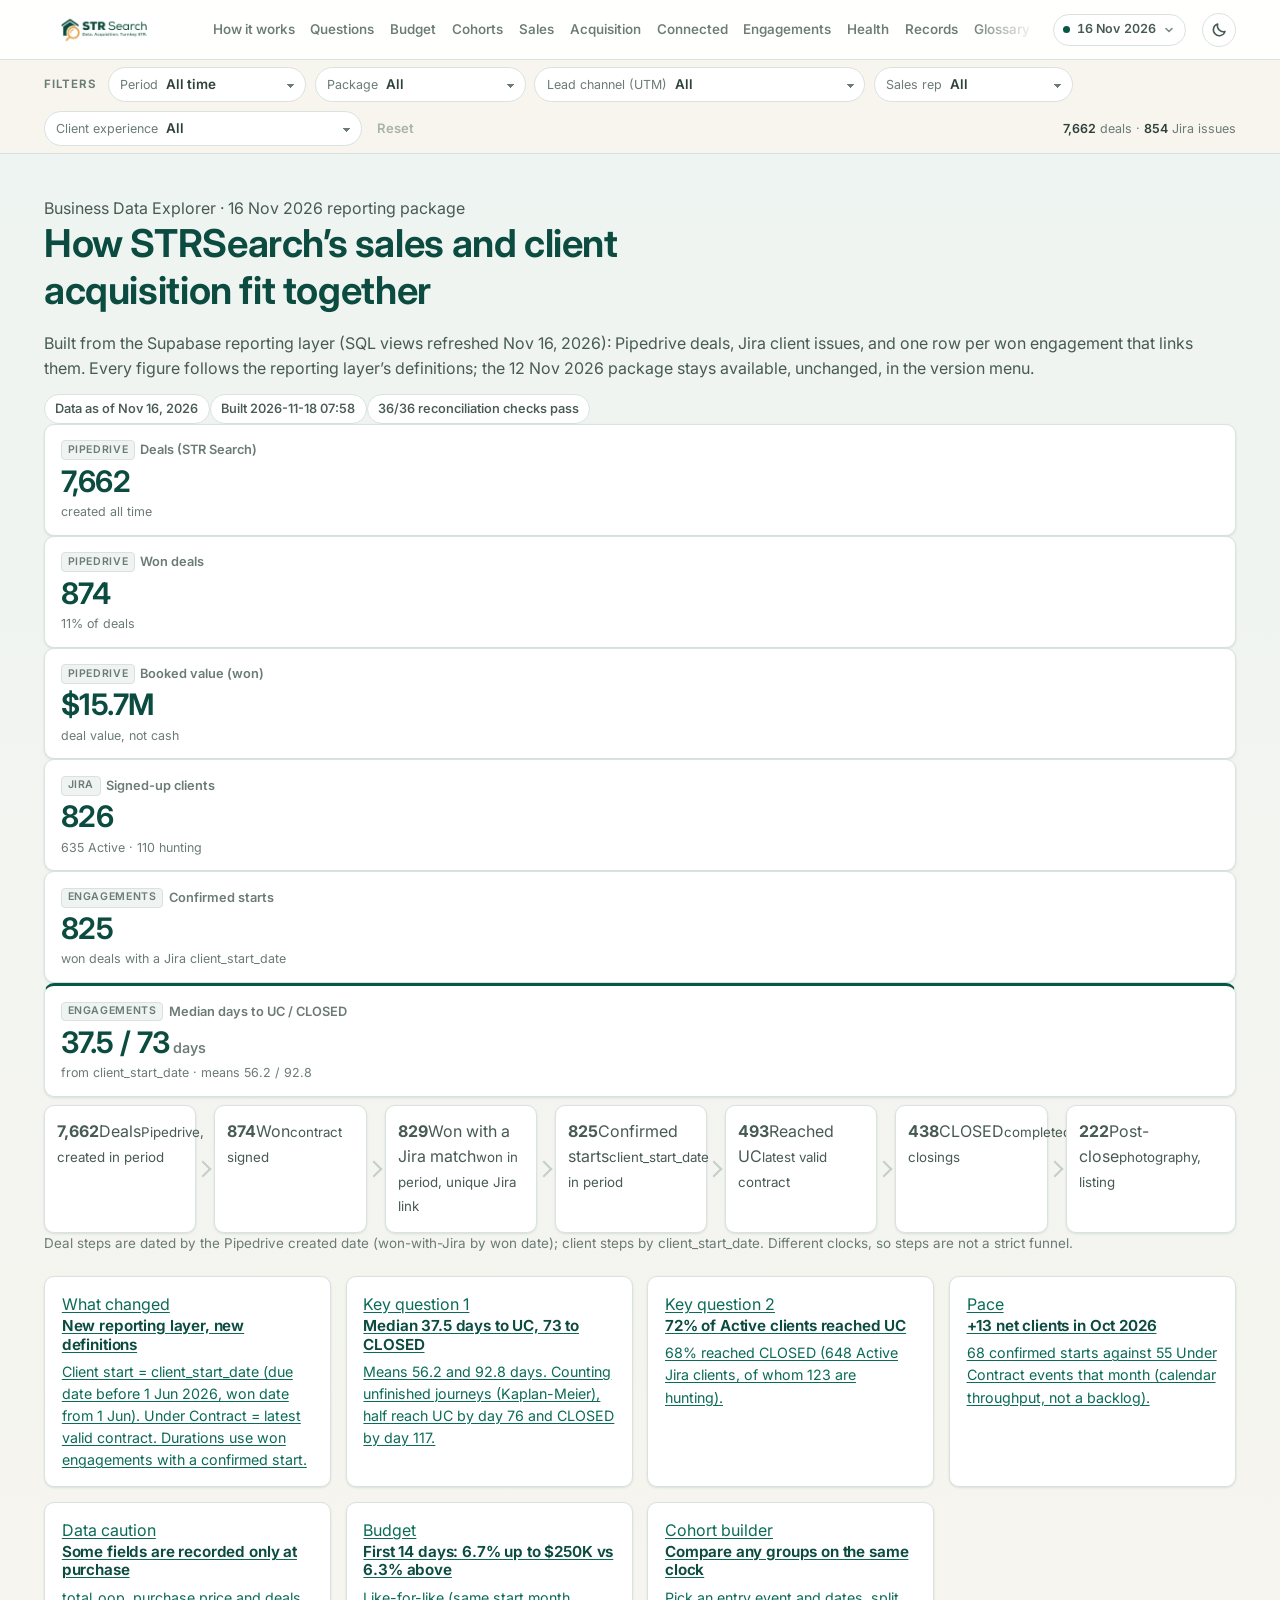
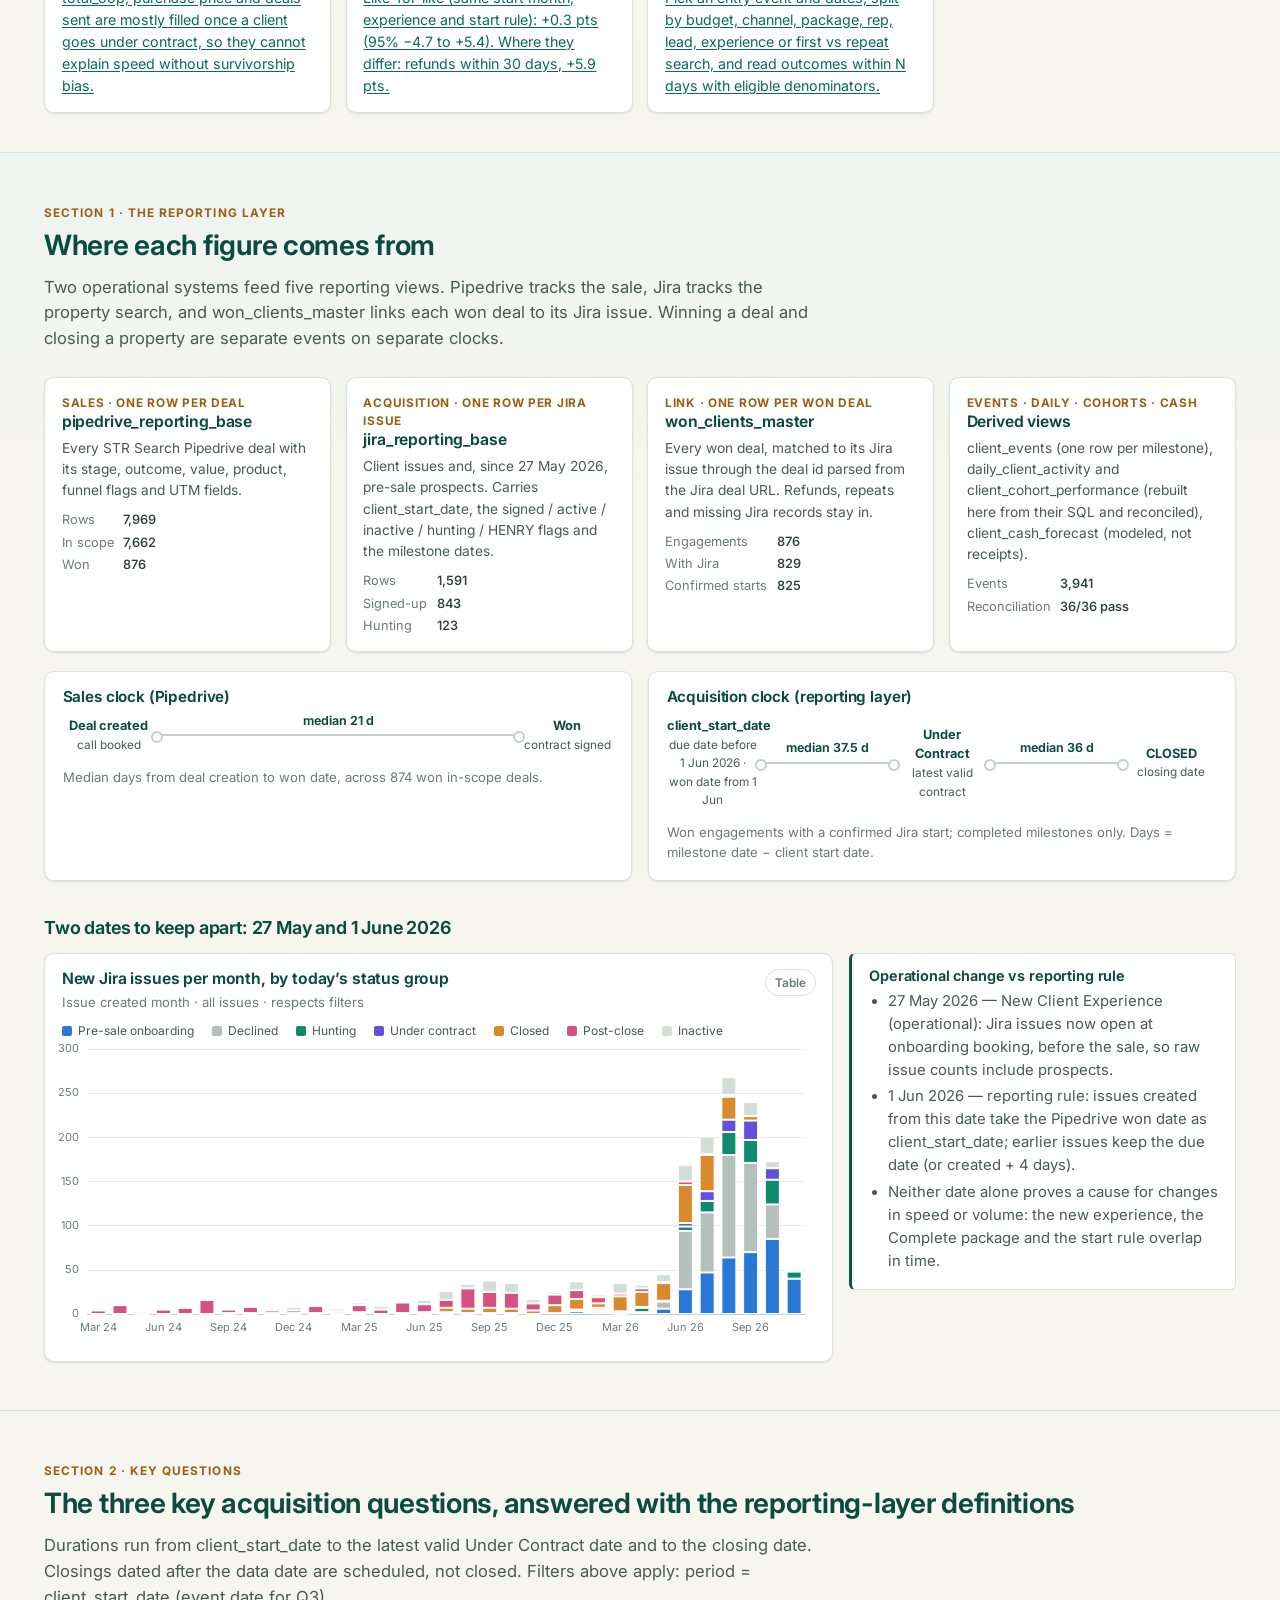
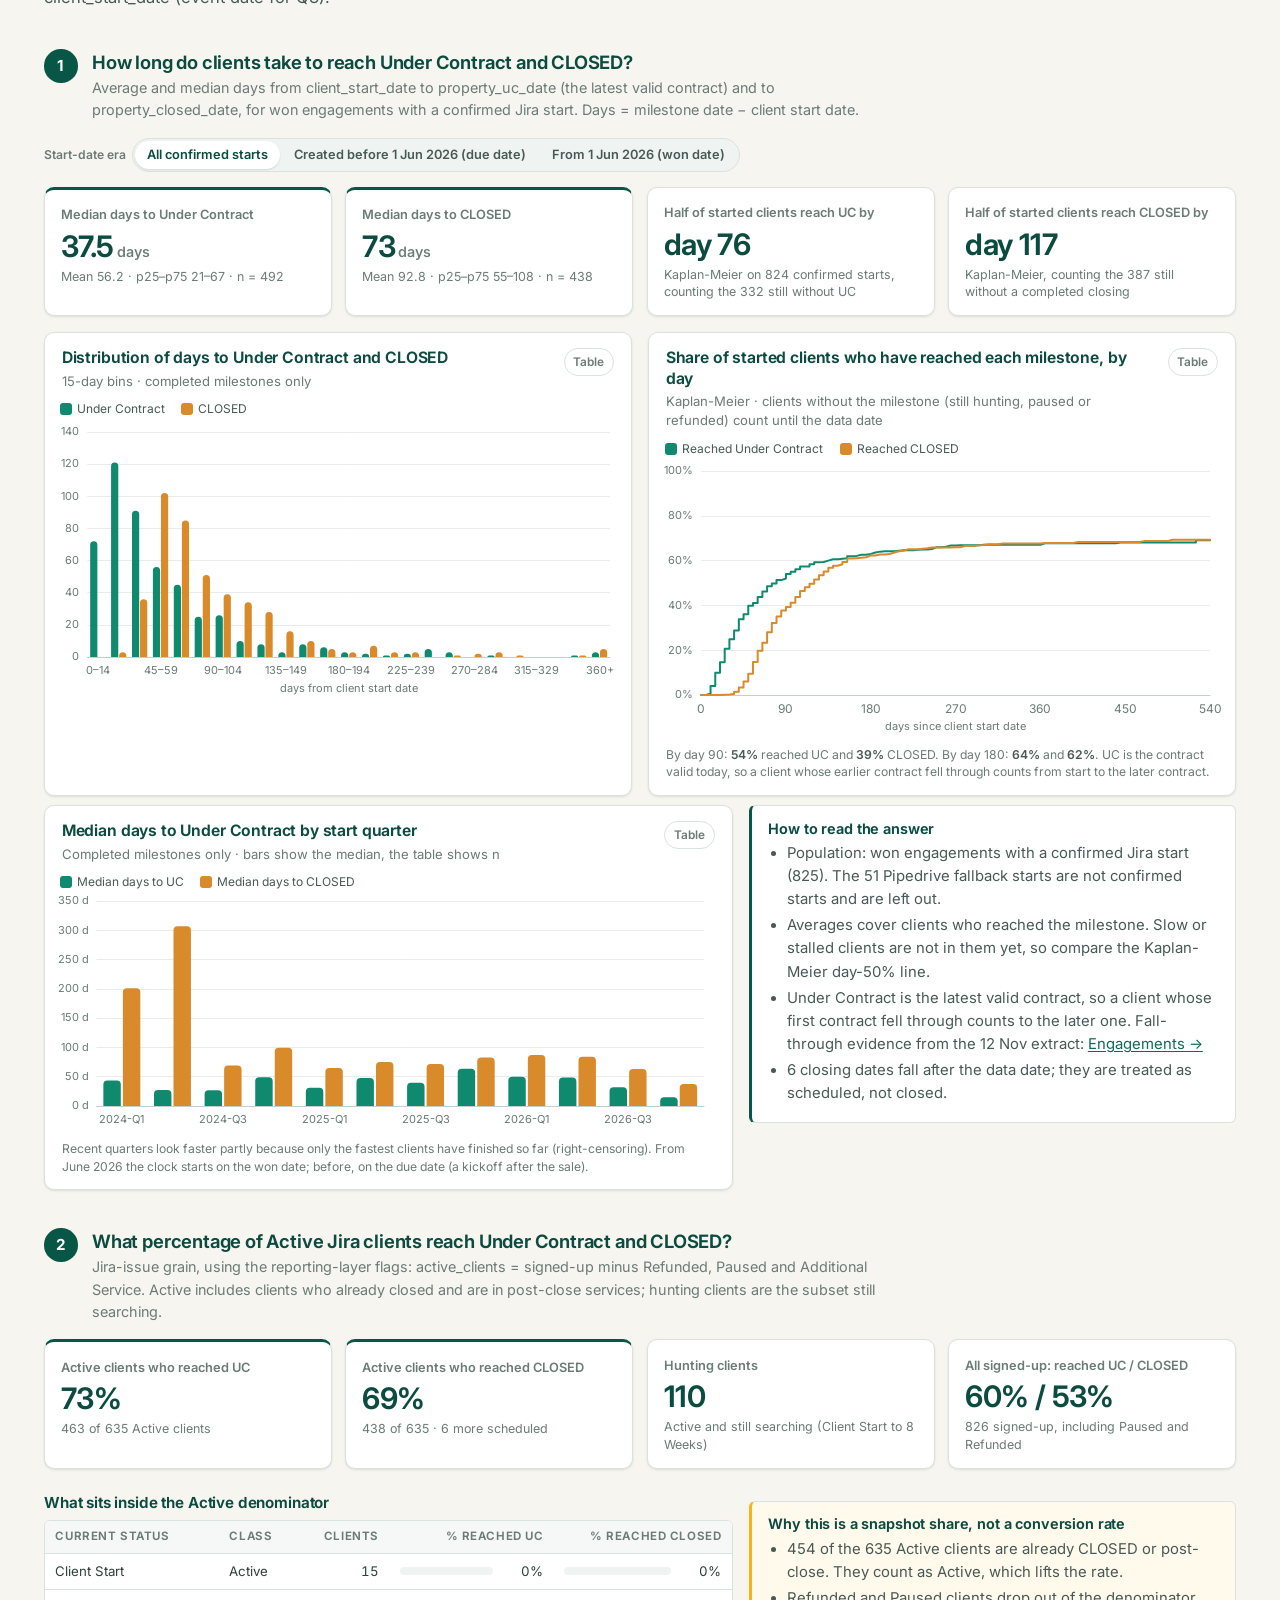
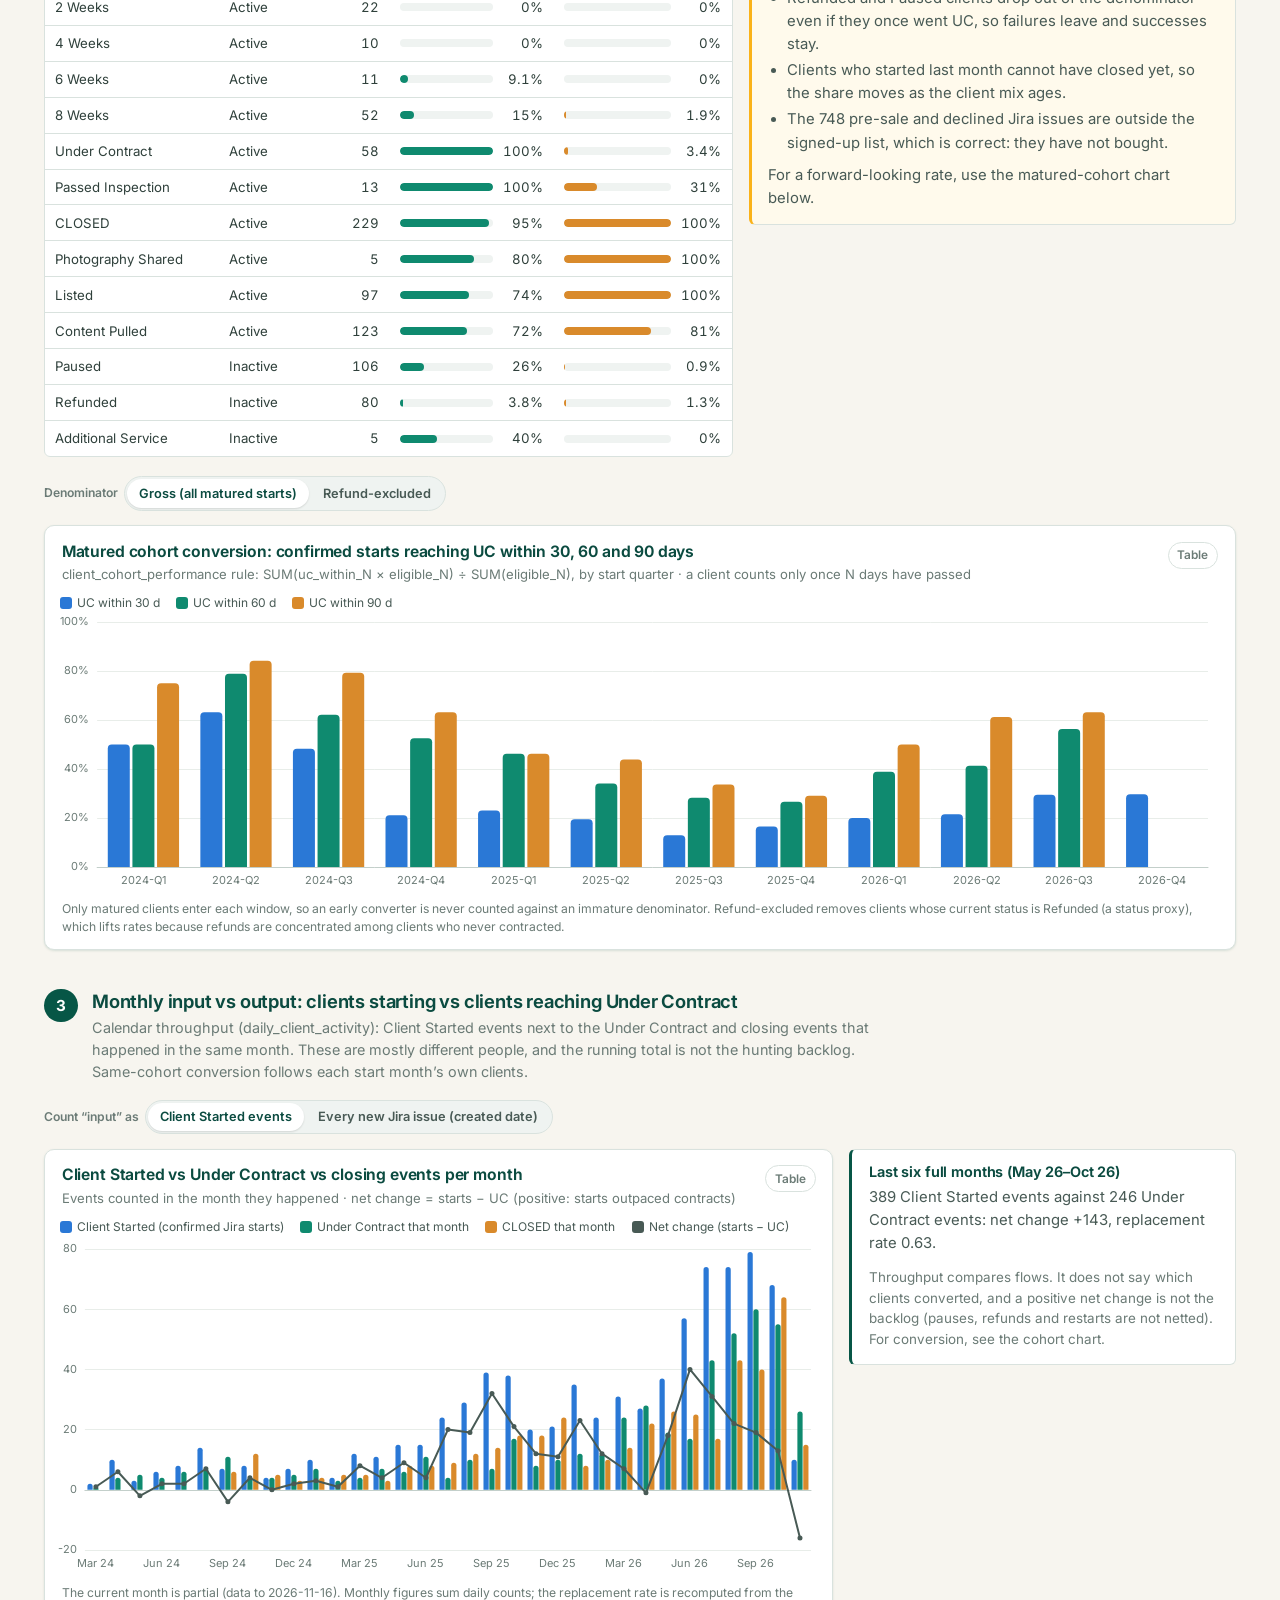
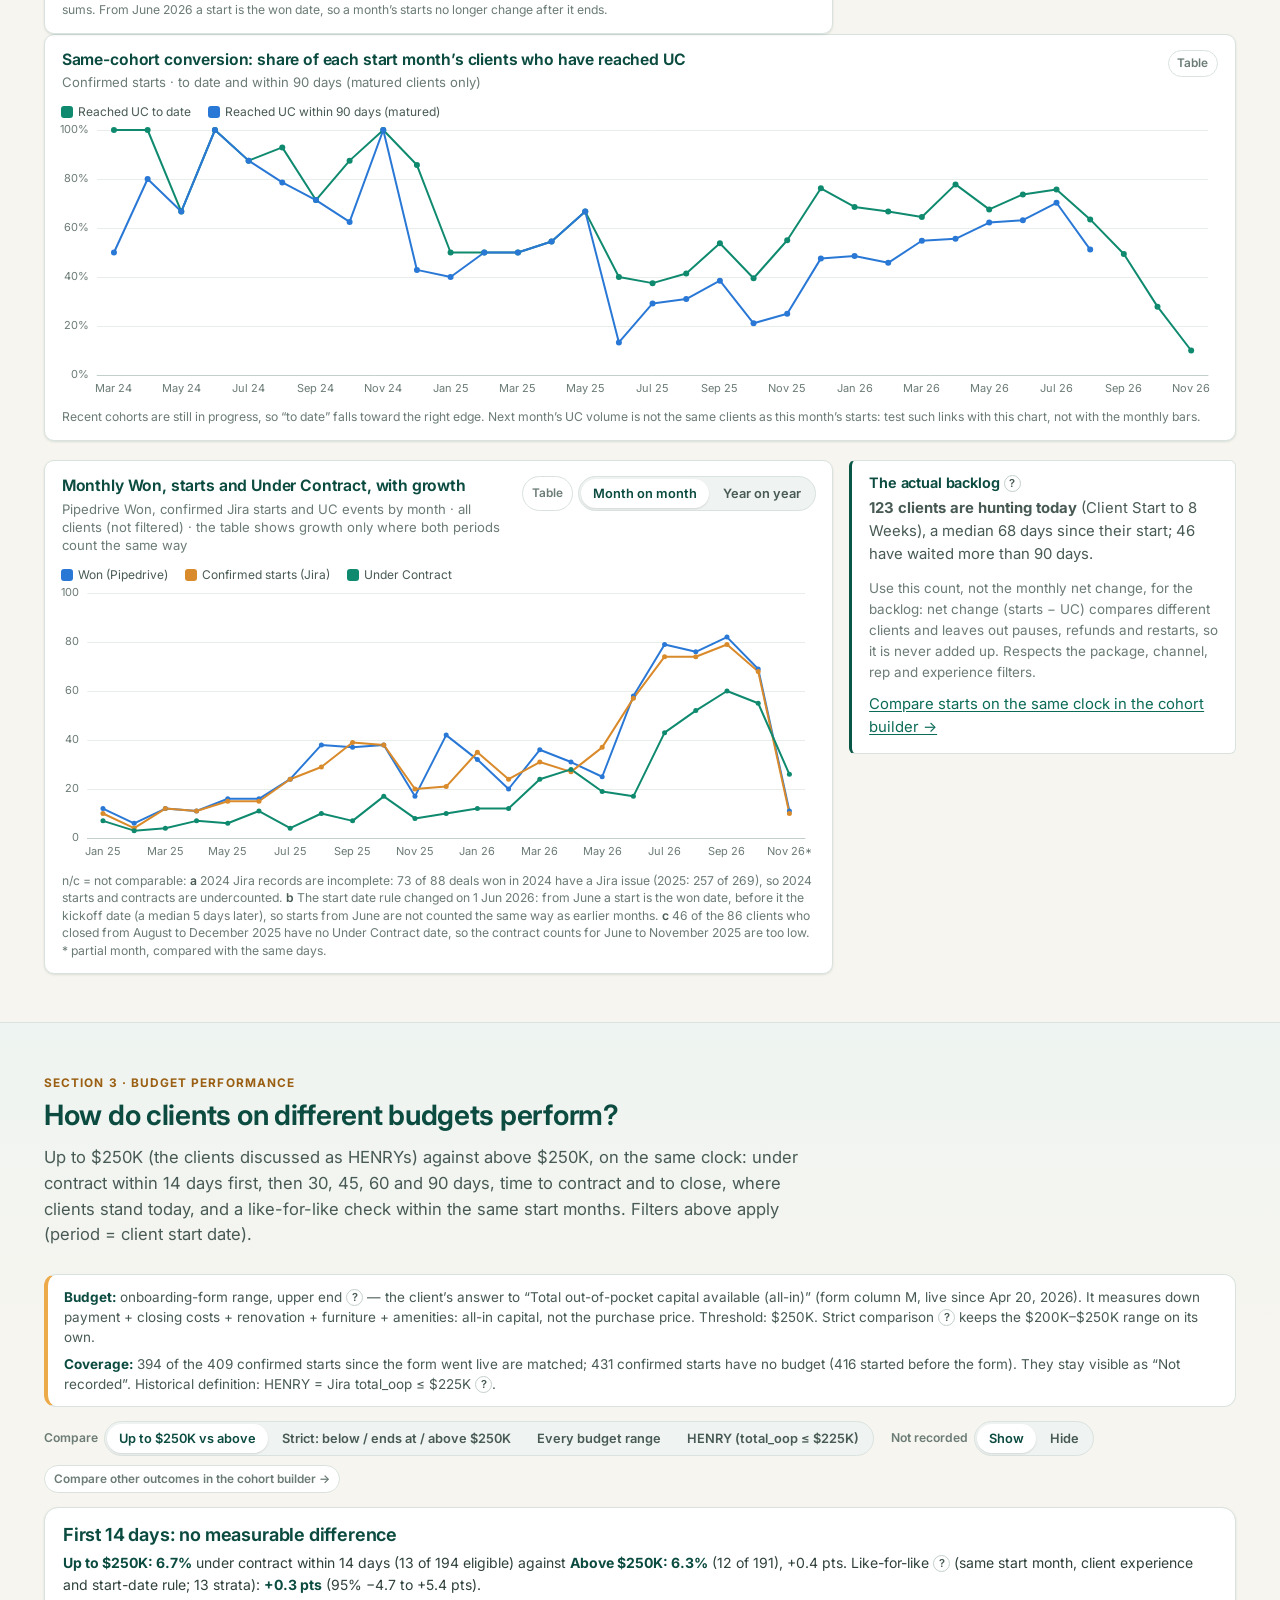
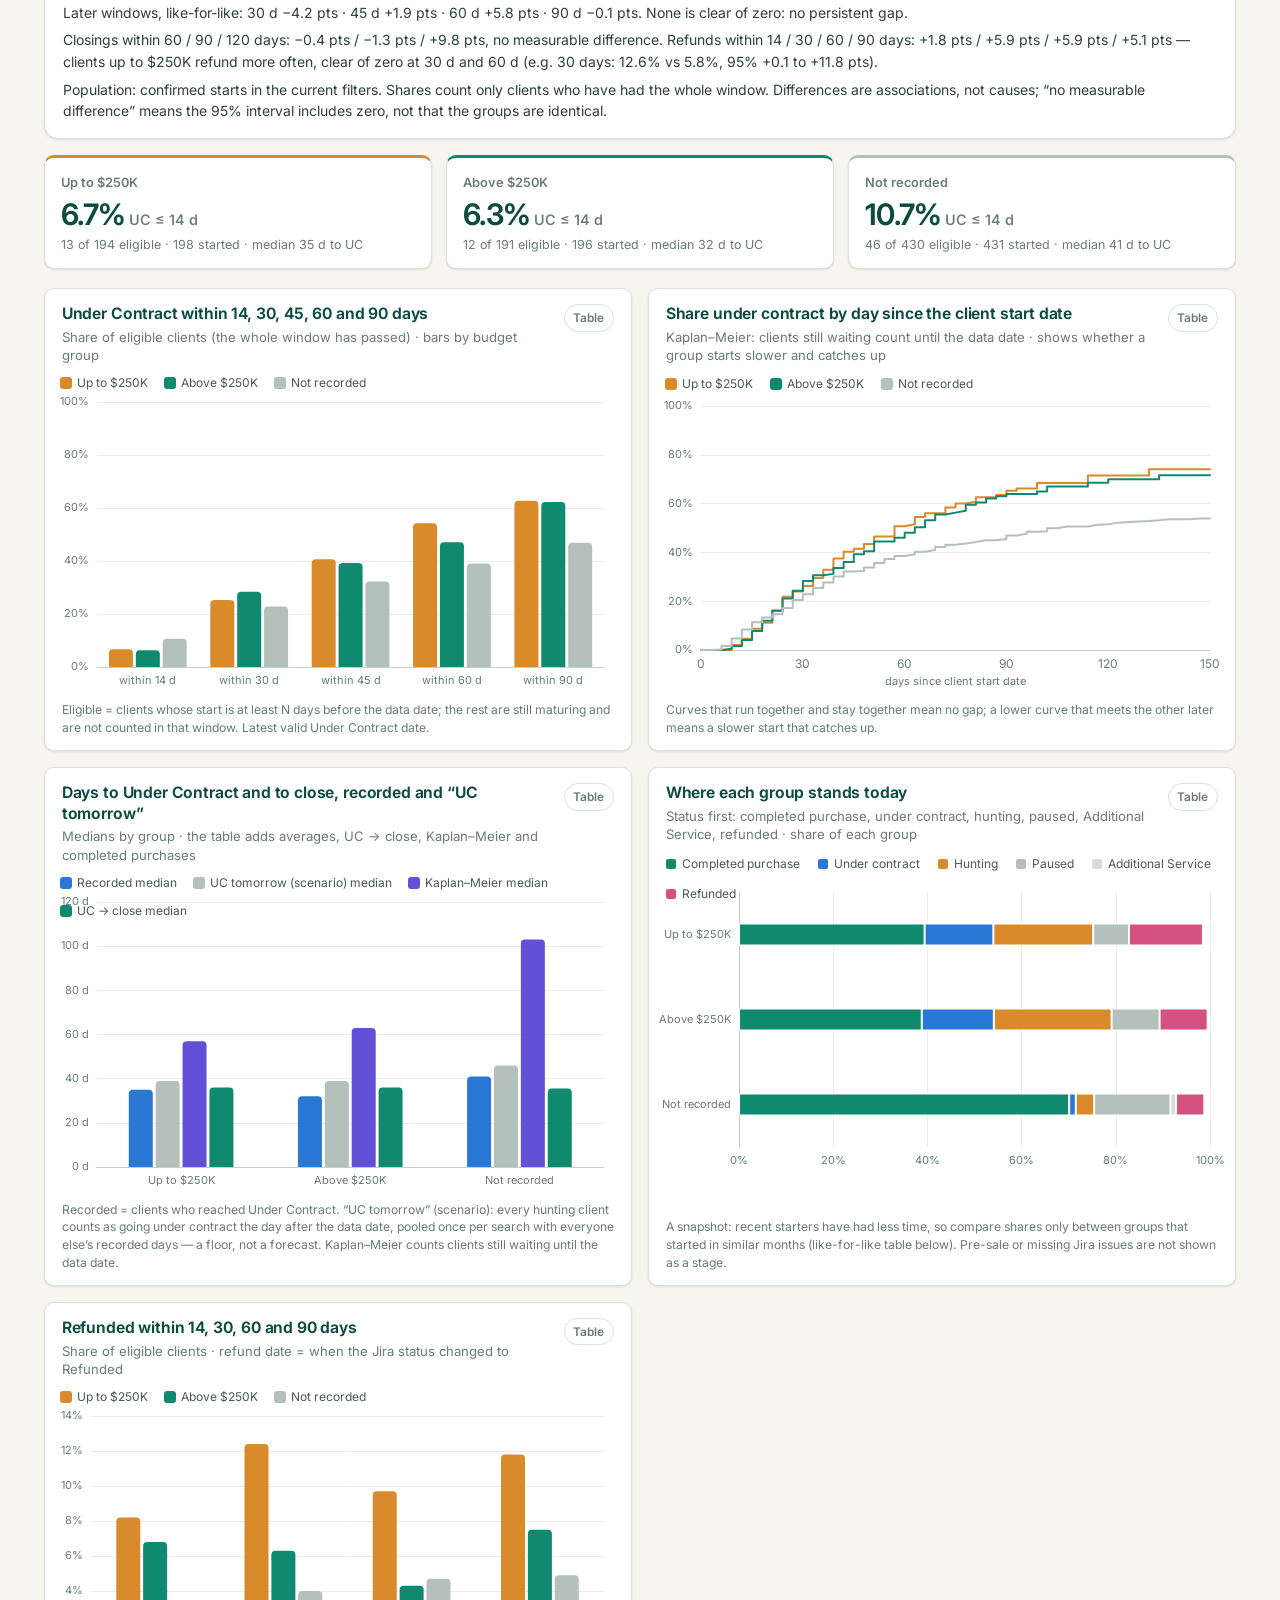
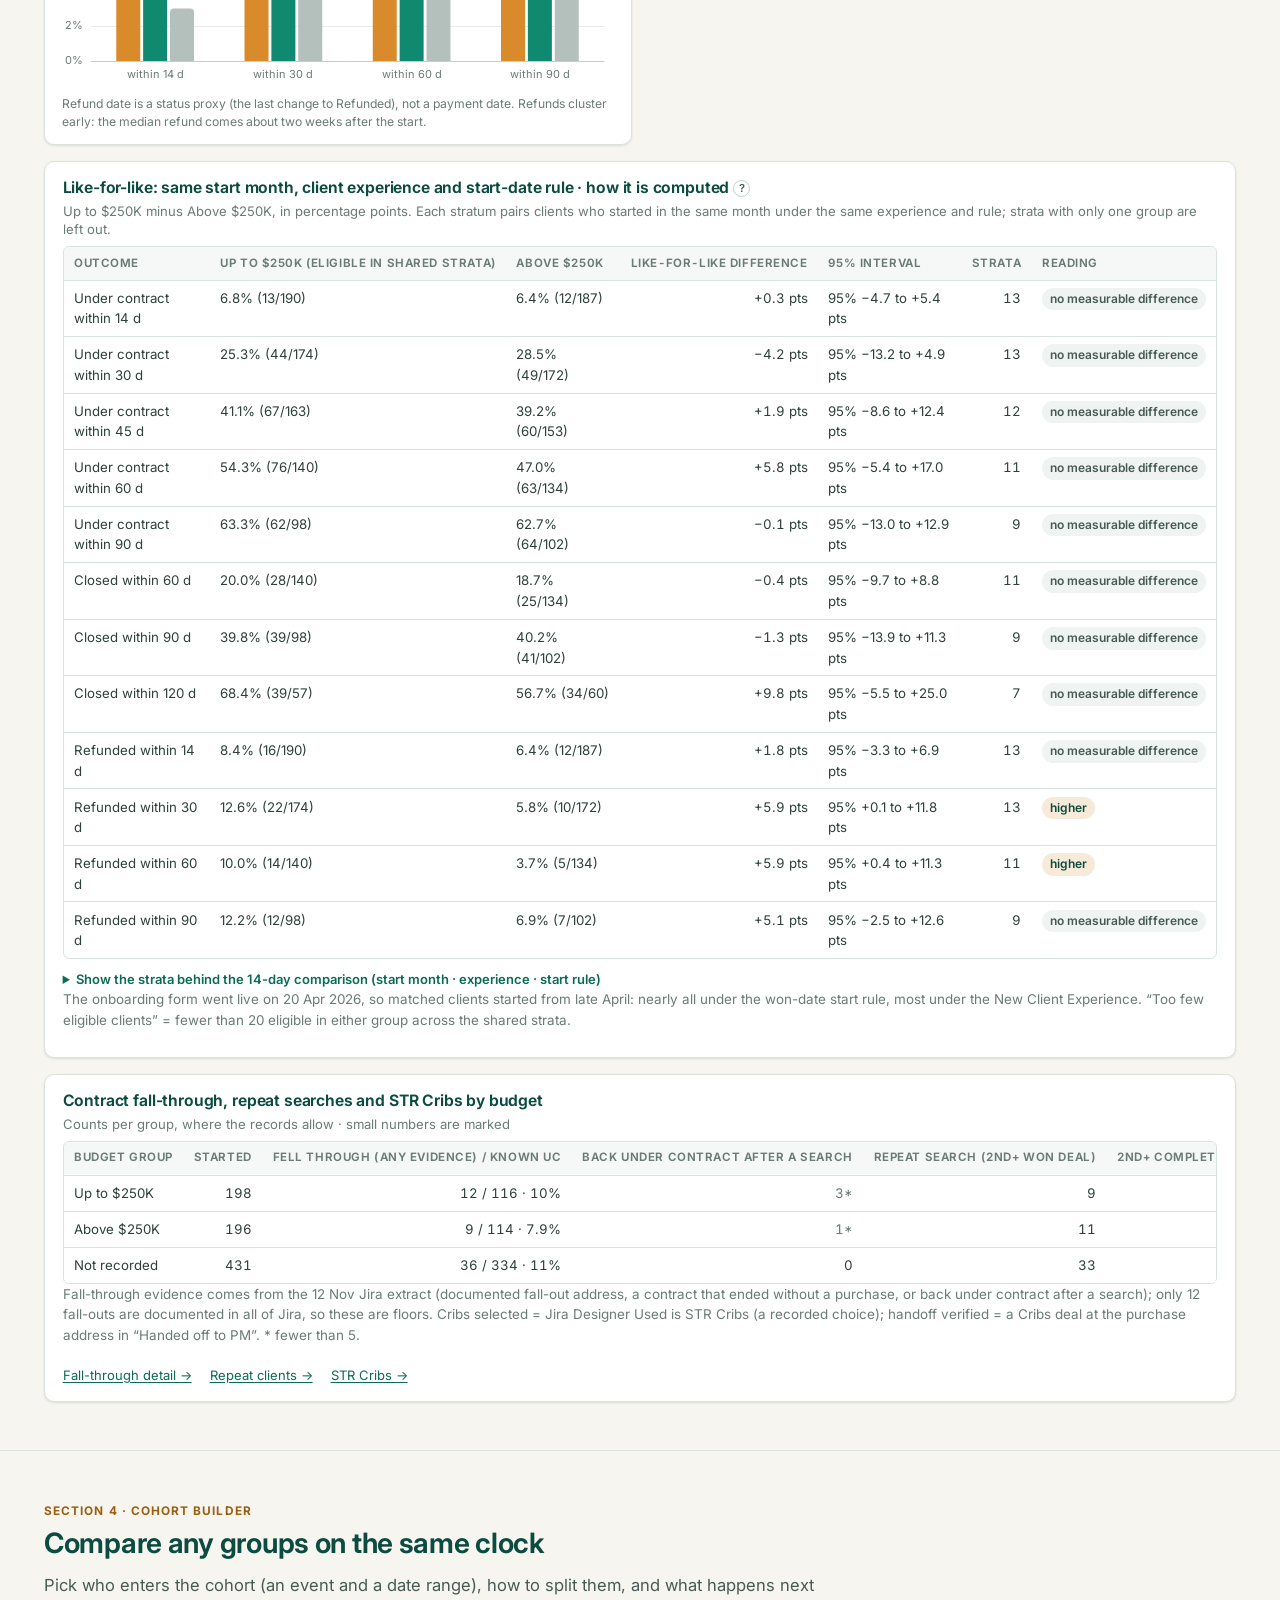
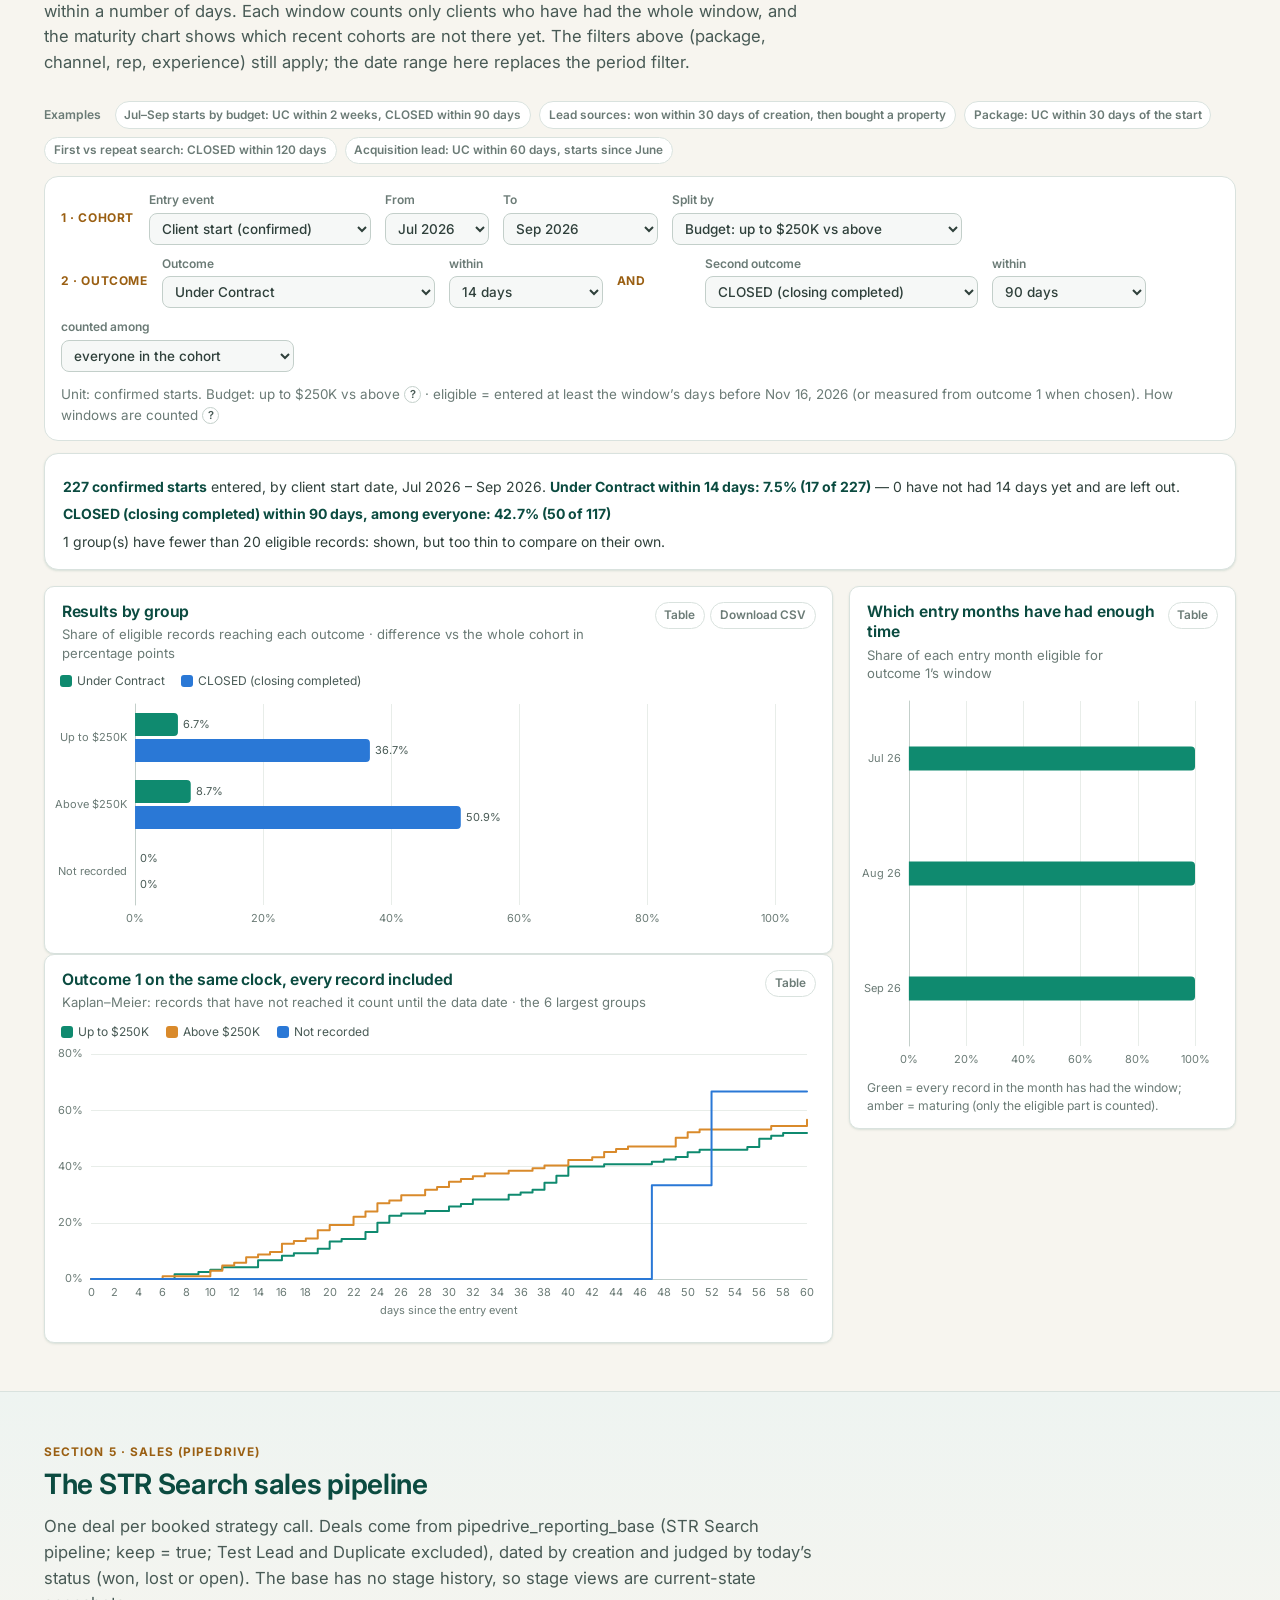
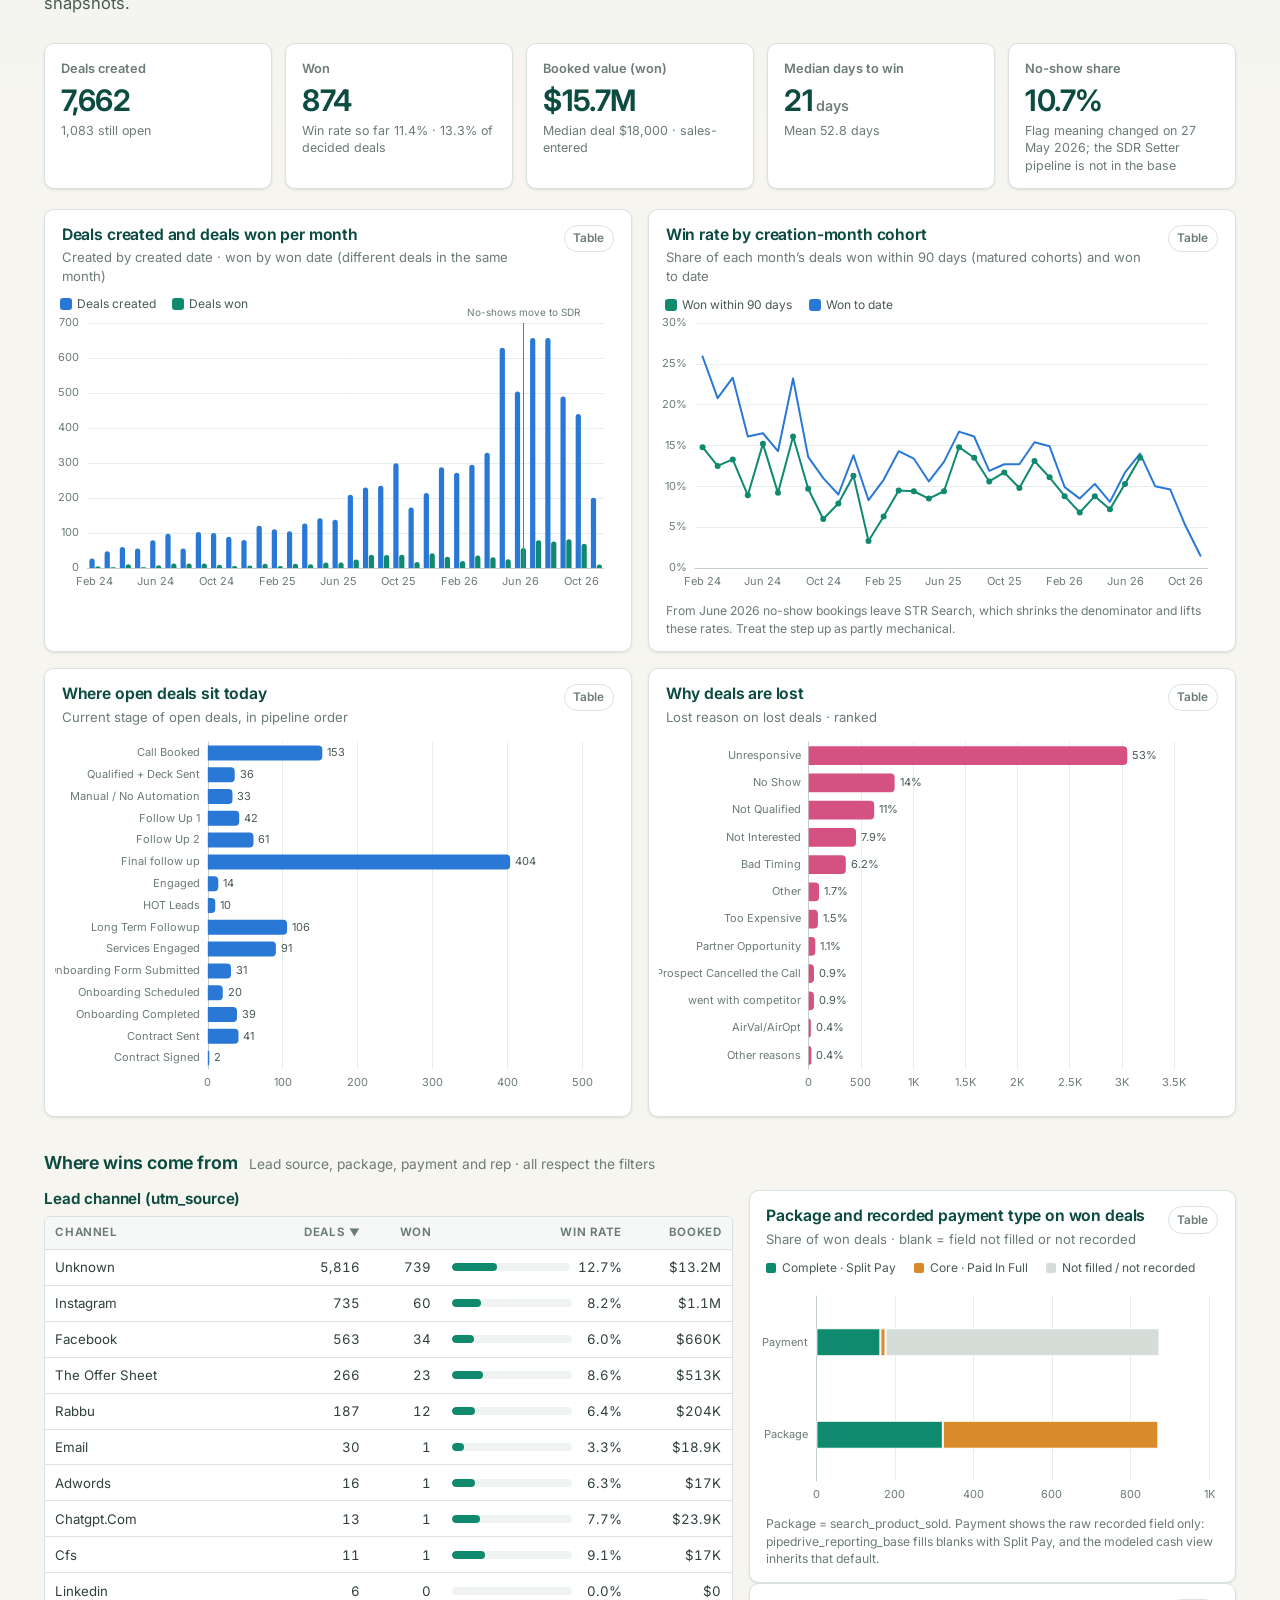
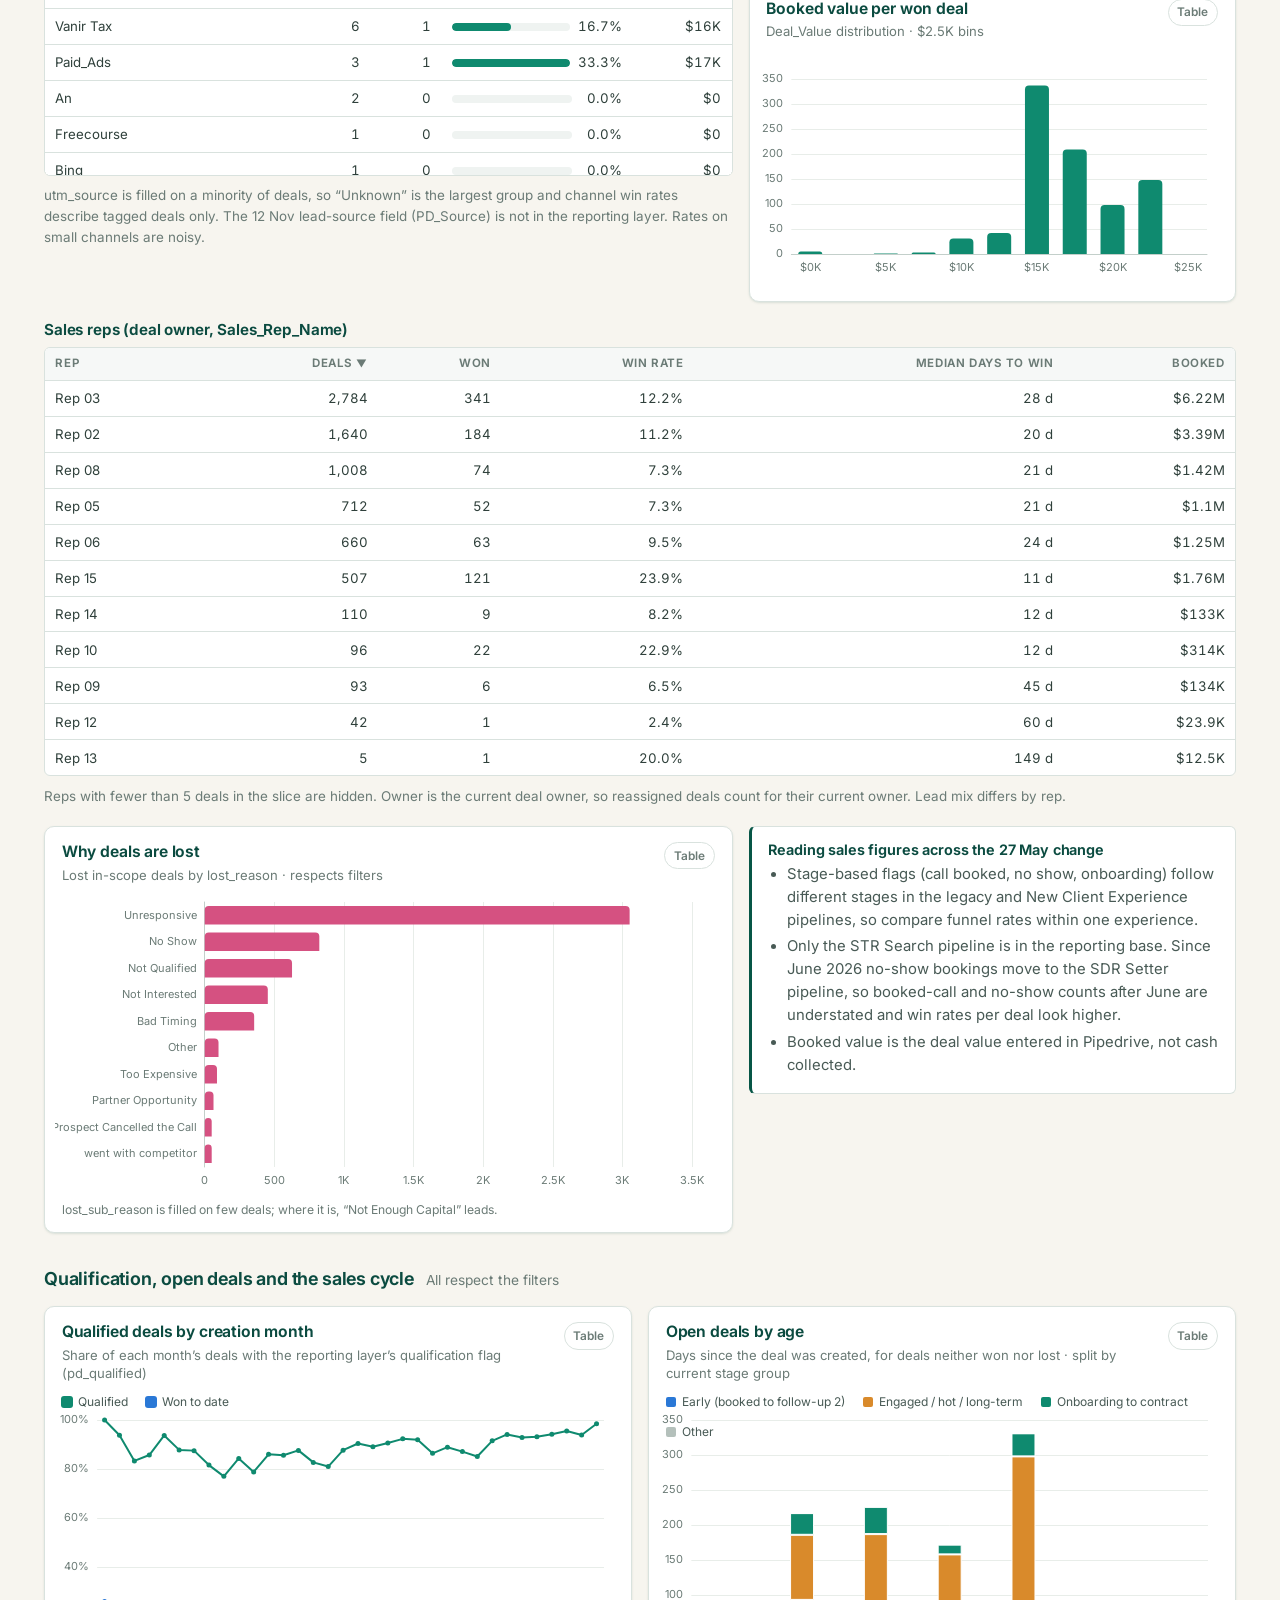
==== commit f60aada7: "Explorer 16 Nov (public, anonymised): budget performance, cohort builder and depth - Budget performa" ====
--- a/docs/2026-11-16/index.html
+++ b/docs/2026-11-16/index.html
@@ -4,7 +4,7 @@
   <meta charset="utf-8">
   <meta name="viewport" content="width=device-width, initial-scale=1">
   <title>STRSearch Business Data Explorer</title>
-  <meta name="description" content="16 Nov 2026 reporting package: how STRSearch's sales (Pipedrive) and client acquisition (Jira) data fit together, built from the Supabase reporting layer.">
+  <meta name="description" content="16 Nov 2026 reporting package: how STRSearch's sales (Pipedrive) and client acquisition (Jira) data fit together, built from the Supabase reporting layer, with budget performance, an ad hoc cohort builder, repeat clients, contract fall-through, STR Cribs and the cash bridge.">
   <meta name="robots" content="noindex, nofollow">
   <link rel="icon" href="assets/img/strsearch-logo.webp">
   <link rel="preconnect" href="https://fonts.googleapis.com">
@@ -26,16 +26,18 @@
         <span class="brand-title">Business Data Explorer <span>· Pipedrive + Jira</span></span>
       </a>
       <nav class="site-nav" aria-label="Sections">
-        <a href="#overview">Overview</a>
+        <a href="#overview" class="nav-ov">Overview</a>
         <a href="#how">How it works</a>
-        <a href="#questions">Key questions</a>
+        <a href="#questions">Questions</a>
+        <a href="#budget">Budget</a>
+        <a href="#cohorts">Cohorts</a>
         <a href="#sales">Sales</a>
         <a href="#acquisition">Acquisition</a>
         <a href="#lifecycle">Connected</a>
         <a href="#reporting">Engagements</a>
-        <a href="#health">Data health</a>
-        <a href="#explorer">Explorer</a>
-        <a href="#definitions">Definitions</a>
+        <a href="#health">Health</a>
+        <a href="#explorer">Records</a>
+        <a href="#definitions">Glossary</a>
       </nav>
       <button class="icon-btn nav-menu-btn" id="navMenuBtn" type="button" aria-label="Open section menu" aria-expanded="false">
         <svg viewBox="0 0 20 20" fill="none" stroke="currentColor" stroke-width="2" stroke-linecap="round"><path d="M3 6h14M3 10h14M3 14h14"/></svg>
@@ -56,6 +58,8 @@
     </section>
     <section class="section" id="how" aria-labelledby="how-title"><div class="container" id="how-root"></div></section>
     <section class="section" id="questions" aria-labelledby="questions-title"><div class="container" id="questions-root"></div></section>
+    <section class="section" id="budget" aria-labelledby="budget-title"><div class="container" id="budget-root"></div></section>
+    <section class="section" id="cohorts" aria-labelledby="cohorts-title"><div class="container" id="cohorts-root"></div></section>
     <section class="section" id="sales" aria-labelledby="sales-title"><div class="container" id="sales-root"></div></section>
     <section class="section" id="acquisition" aria-labelledby="acquisition-title"><div class="container" id="acquisition-root"></div></section>
     <section class="section" id="lifecycle" aria-labelledby="lifecycle-title"><div class="container" id="lifecycle-root"></div></section>
@@ -74,12 +78,16 @@
   <script src="assets/js/core.js"></script>
   <script src="assets/js/charts.js"></script>
   <script src="assets/js/filters.js"></script>
+  <script src="assets/js/terms.js"></script>
   <script src="assets/js/sections/narrative.js"></script>
   <script src="assets/js/sections/questions.js"></script>
   <script src="assets/js/sections/sales.js"></script>
   <script src="assets/js/sections/acquisition.js"></script>
   <script src="assets/js/sections/reporting.js"></script>
   <script src="assets/js/sections/health.js"></script>
+  <script src="assets/js/sections/budget.js"></script>
+  <script src="assets/js/sections/cohorts.js"></script>
+  <script src="assets/js/sections/depth.js"></script>
   <script src="assets/js/app.js"></script>
   <script src="../versions.js"></script>
   <script src="../version-switcher.js"></script>
--- a/docs/2026-11-16/assets/css/styles.css
+++ b/docs/2026-11-16/assets/css/styles.css
@@ -543,3 +543,60 @@
 .grid > * { min-width: 0; }
 .table-wrap { max-width: 100%; overflow-x: auto; }
 @media (max-width: 640px) { .check { grid-template-columns: auto minmax(0, 1fr); } .check .check-metric { white-space: normal; } }
+
+/* ==========================================================================
+   Added 18 Nov 2026: budget performance, cohort builder, on-demand terms,
+   repeats / Cribs / fall-through / cash bridge depth
+   ========================================================================== */
+.term { white-space: normal; }
+.term-q { display: inline-grid; place-items: center; width: 17px; height: 17px; margin-left: 4px; padding: 0; border-radius: 50%; border: 1px solid var(--border-strong); background: var(--surface); color: var(--ink-2); font: 600 11px/1 Inter, system-ui, sans-serif; cursor: pointer; vertical-align: 1px; }
+.term-q:hover, .term-q[aria-expanded="true"] { border-color: var(--accent); color: var(--accent); }
+.term-q:focus-visible { outline: 2px solid var(--focus); outline-offset: 2px; }
+.term-pop { position: absolute; z-index: 60; background: var(--surface); color: var(--ink); border: 1px solid var(--border); border-radius: 12px; box-shadow: var(--shadow-pop); padding: 12px 14px 12px; font-size: 13px; line-height: 1.45; }
+.term-pop .term-h { display: flex; justify-content: space-between; align-items: start; gap: 10px; margin-bottom: 6px; }
+.term-pop .term-h b { color: var(--ink-strong); font-size: 14px; }
+.term-pop .term-x { border: 0; background: none; font-size: 18px; line-height: 1; color: var(--ink-muted); cursor: pointer; padding: 0 2px; }
+.term-pop dl { margin: 0; display: grid; grid-template-columns: 92px 1fr; gap: 4px 10px; }
+.term-pop dt { color: var(--ink-muted); font-weight: 600; font-size: 12px; }
+.term-pop dd { margin: 0; color: var(--ink-2); }
+.term-pop .term-more { display: inline-block; margin-top: 8px; font-size: 12px; }
+
+.defbar { display: grid; gap: 6px; padding: 12px 16px; margin: 0 0 14px; background: var(--surface); border: 1px solid var(--border); border-left: 4px solid var(--brand-gold); border-radius: 12px; font-size: 13.5px; color: var(--ink-2); line-height: 1.5; }
+.defbar b { color: var(--ink-strong); }
+.verdict { margin: 14px 0 16px; padding: 16px 18px; background: var(--surface); border: 1px solid var(--border); border-radius: 14px; box-shadow: var(--shadow); }
+.verdict h3 { margin: 0 0 6px; font-size: 18px; color: var(--ink-strong); }
+.verdict p { margin: 6px 0 0; font-size: 14px; line-height: 1.55; color: var(--ink); }
+.verdict p b { color: var(--ink-strong); }
+.verdict .warn-line { color: var(--status-warning-ink); font-weight: 500; }
+.budget-kpis .kpi { border-top: 3px solid var(--border); }
+.link-btn { text-decoration: none; display: inline-flex; align-items: center; }
+.reading { display: inline-block; padding: 2px 8px; border-radius: 999px; font-size: 12px; font-weight: 600; white-space: nowrap; }
+.reading--none { background: var(--surface-sunken); color: var(--ink-2); }
+.reading--diff { background: color-mix(in srgb, var(--series-2) 18%, transparent); color: var(--ink-strong); }
+.reading--thin { background: transparent; color: var(--ink-muted); border: 1px dashed var(--border-strong); }
+details.drill { margin-top: 10px; }
+details.drill > summary { cursor: pointer; font-size: 13px; font-weight: 600; color: var(--link); }
+.small-n { color: var(--ink-muted); }
+.link-row { display: flex; flex-wrap: wrap; gap: 6px 18px; margin-top: 8px; font-size: 13px; }
+.grid-2 > .span-all { grid-column: 1 / -1; }
+.lfl .table-wrap, #budget-evidence .table-wrap { margin-top: 8px; }
+
+.preset-row { display: flex; flex-wrap: wrap; align-items: center; gap: 8px; margin: 0 0 12px; }
+.cohort-form { display: grid; gap: 10px; padding: 14px 16px; background: var(--surface); border: 1px solid var(--border); border-radius: 14px; }
+.cb-row { display: flex; flex-wrap: wrap; align-items: end; gap: 10px 14px; }
+.cb-step { align-self: center; min-width: 74px; font-size: 12px; text-transform: uppercase; letter-spacing: .05em; color: var(--kicker); }
+.cb-field { display: grid; gap: 3px; font-size: 12px; color: var(--ink-muted); font-weight: 600; }
+.cb-field select { font: 500 13.5px Inter, system-ui, sans-serif; color: var(--ink); background: var(--surface-2); border: 1px solid var(--border-strong); border-radius: 8px; padding: 6px 8px; max-width: 290px; }
+.cb-field select:focus-visible { outline: 2px solid var(--focus); outline-offset: 1px; }
+.cb-note { align-self: center; font-size: 12.5px; color: var(--ink-muted); }
+.cb-help { margin: 2px 0 0; }
+.cohort-sentence { margin-top: 12px; }
+ol.bridge { margin: 6px 0 10px; padding-left: 20px; display: grid; gap: 6px; font-size: 13.5px; color: var(--ink-2); }
+ol.bridge b { color: var(--ink-strong); }
+.glossary td:first-child { font-weight: 600; color: var(--ink-strong); min-width: 150px; }
+.glossary td { font-size: 12.5px; vertical-align: top; }
+/* header with 12 sections (18 Nov 2026): the brand never shrinks under the nav; the nav scrolls if it must */
+.site-header .brand { flex: none; }
+.site-header .site-nav { min-width: 0; flex: 0 1 auto; }
+@media (max-width: 1700px) { .brand-title { display: none; } .site-nav a.nav-ov { display: none; } .site-nav a { padding-left: .42rem; padding-right: .42rem; font-size: .84rem; } }
+@media (max-width: 1420px) { .site-nav { -webkit-mask-image: linear-gradient(90deg, #000 92%, transparent); mask-image: linear-gradient(90deg, #000 92%, transparent); } }
